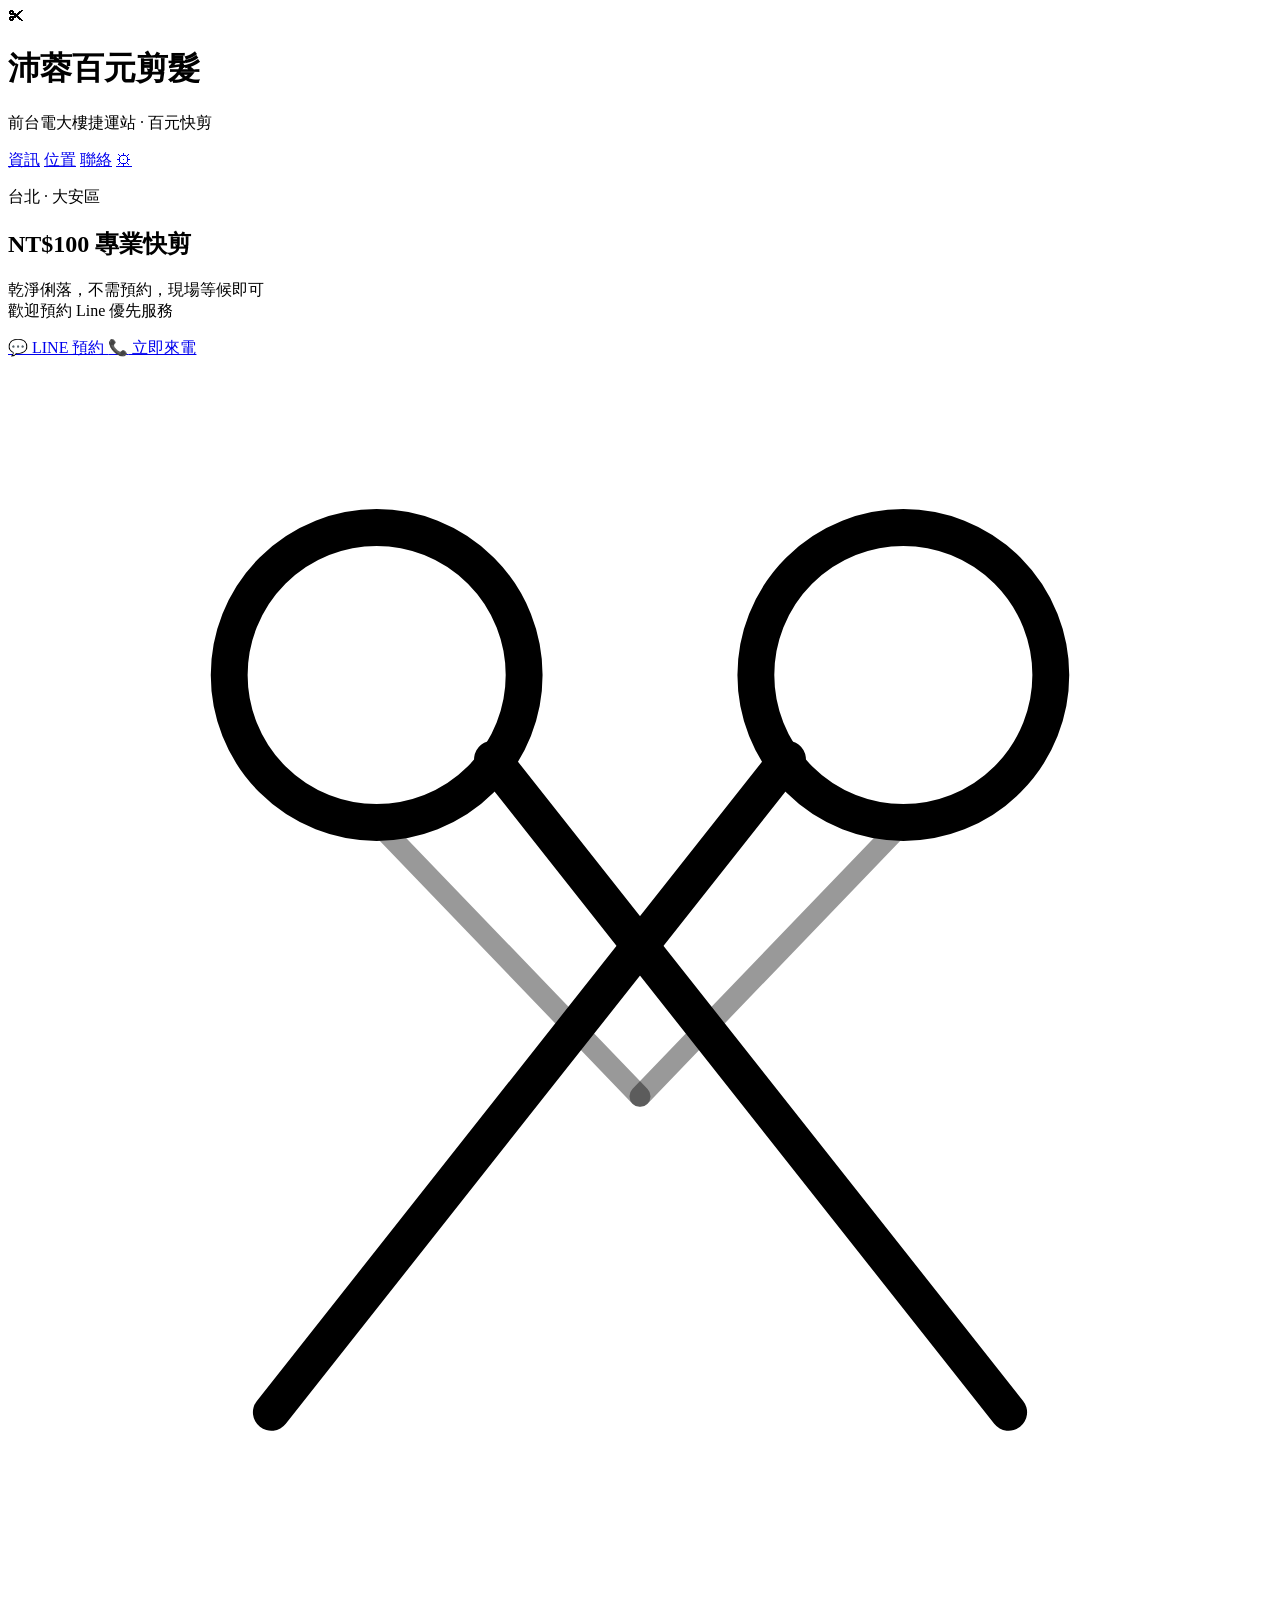
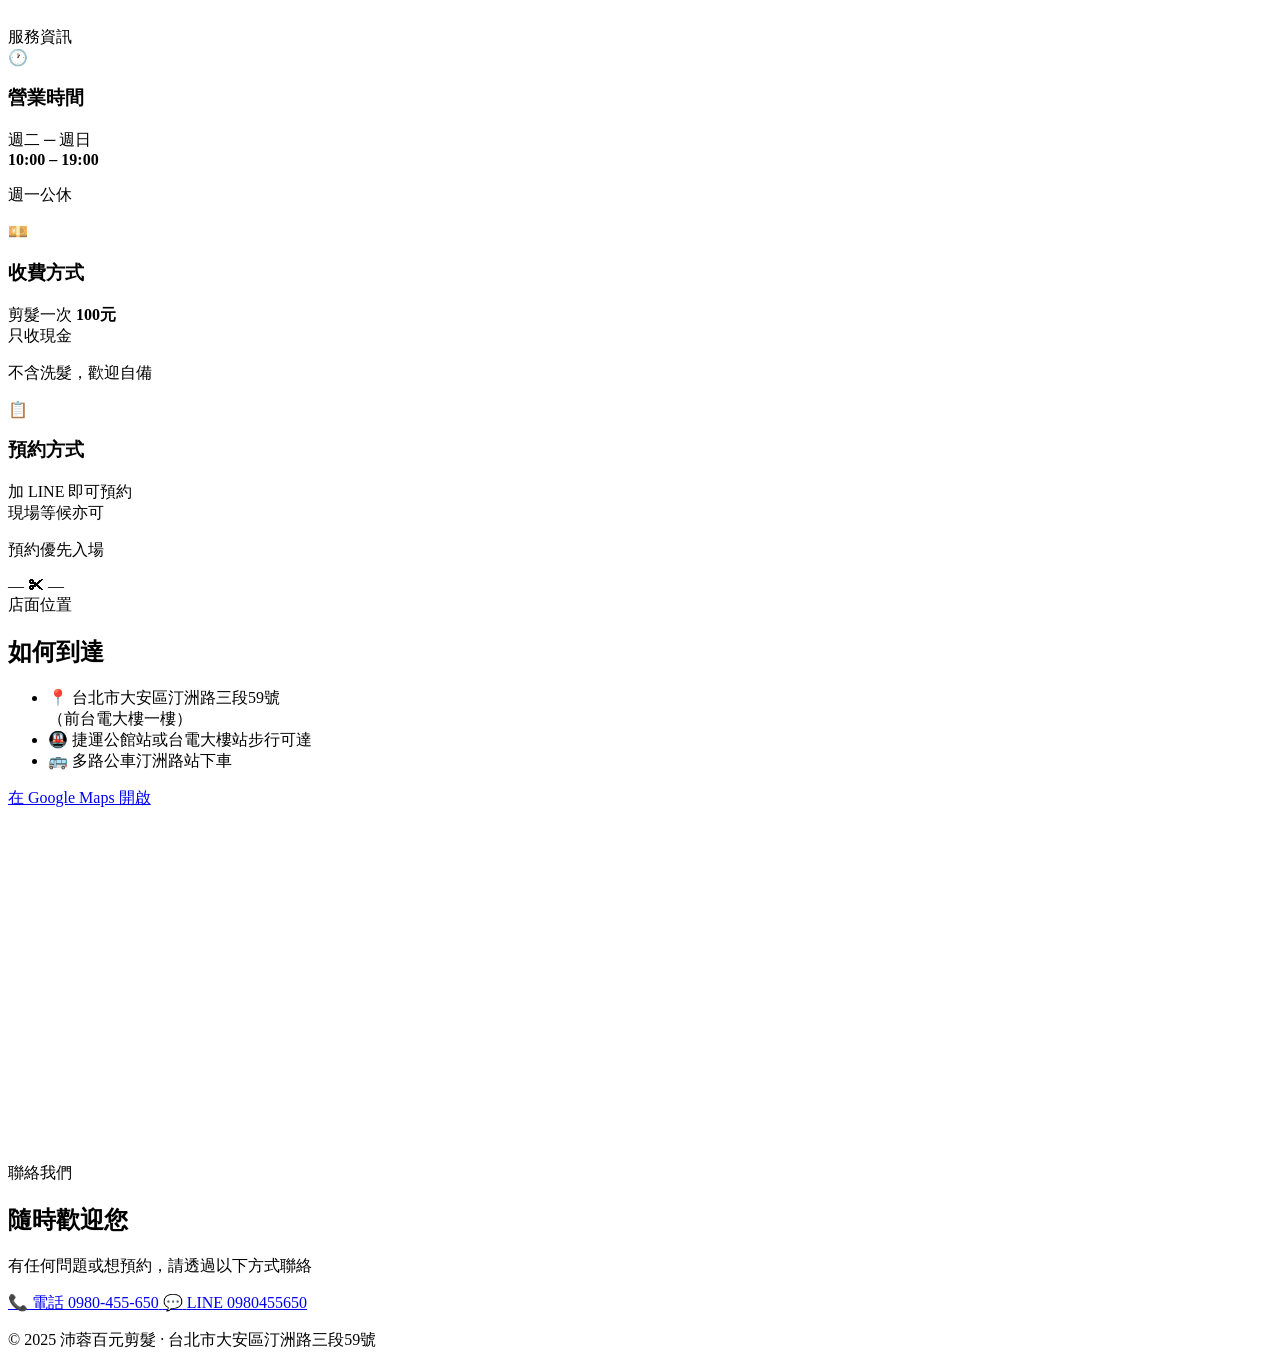
==== index.html @ bfc636f8 "add index.html" ====
<!DOCTYPE html>
<html lang="zh-TW">
<head>
  <meta charset="UTF-8" />
  <meta name="viewport" content="width=device-width, initial-scale=1.0" />
  <meta name="description" content="沛蓉百元剪髮｜台北汀洲路三段，前台電大樓捷運站，只要100元的專業快剪服務" />
  <meta property="og:title" content="沛蓉百元剪髮" />
  <meta property="og:description" content="前台電大樓捷運站百元快剪｜週二至週日 10:00–19:00" />
  <title>沛蓉百元剪髮</title>

  <!-- Google Fonts -->
  <link rel="preconnect" href="https://fonts.googleapis.com" />
  <link rel="preconnect" href="https://fonts.gstatic.com" crossorigin />
  <link href="https://fonts.googleapis.com/css2?family=Noto+Serif+TC:wght@400;600;700;900&family=Shippori+Mincho+B1:wght@400;600;800&family=Noto+Sans+TC:wght@300;400;500&display=swap" rel="stylesheet" />

  <link rel="stylesheet" href="css/style.css" />
</head>
<body>

  <!-- ░░ NOISE OVERLAY ░░ -->
  <div class="noise"></div>

  <!-- ░░ HEADER ░░ -->
  <header class="site-header">
    <div class="header-inner">
      <div class="logo-block">
        <span class="logo-icon">✂</span>
        <div class="logo-text">
          <h1 class="logo-title" id="site-name">沛蓉百元剪髮</h1>
          <p class="logo-sub" id="site-tagline">前台電大樓捷運站 · 百元快剪</p>
        </div>
      </div>
      <nav class="main-nav">
        <a href="#info">資訊</a>
        <a href="#location">位置</a>
        <a href="#contact">聯絡</a>
        <a href="admin.html" class="nav-admin-link" title="管理員登入">⚙</a>
      </nav>
    </div>
  </header>

  <!-- ░░ HERO ░░ -->
  <section class="hero">
    <div class="hero-bg-lines"></div>
    <div class="hero-content">
      <p class="hero-eyebrow">台北 · 大安區</p>
      <h2 class="hero-headline">
        <span class="hero-price" id="hero-price">NT$100</span>
        <span class="hero-cut">專業快剪</span>
      </h2>
      <p class="hero-desc" id="hero-desc">乾淨俐落，不需預約，現場等候即可<br/>歡迎預約 Line 優先服務</p>
      <div class="hero-ctas">
        <a class="btn btn-primary" href="https://line.me/ti/p/0980455650" target="_blank" rel="noopener">
          <span class="btn-icon">💬</span> LINE 預約
        </a>
        <a class="btn btn-ghost" href="tel:0980455650">
          <span class="btn-icon">📞</span> 立即來電
        </a>
      </div>
    </div>
    <div class="hero-deco">
      <svg class="scissors-svg" viewBox="0 0 120 120" fill="none" xmlns="http://www.w3.org/2000/svg">
        <circle cx="35" cy="30" r="14" stroke="currentColor" stroke-width="3.5"/>
        <circle cx="85" cy="30" r="14" stroke="currentColor" stroke-width="3.5"/>
        <line x1="46" y1="38" x2="95" y2="100" stroke="currentColor" stroke-width="3.5" stroke-linecap="round"/>
        <line x1="74" y1="38" x2="25" y2="100" stroke="currentColor" stroke-width="3.5" stroke-linecap="round"/>
        <line x1="35" y1="44" x2="60" y2="70" stroke="currentColor" stroke-width="2" stroke-linecap="round" opacity="0.4"/>
        <line x1="85" y1="44" x2="60" y2="70" stroke="currentColor" stroke-width="2" stroke-linecap="round" opacity="0.4"/>
      </svg>
    </div>
  </section>

  <!-- ░░ INFO CARDS ░░ -->
  <section class="info-section" id="info">
    <div class="section-label">服務資訊</div>
    <div class="cards-grid">

      <div class="info-card">
        <div class="card-icon">🕐</div>
        <h3 class="card-title">營業時間</h3>
        <p class="card-body" id="hours">週二 ─ 週日<br/><strong>10:00 – 19:00</strong></p>
        <p class="card-note" id="hours-note">週一公休</p>
      </div>

      <div class="info-card info-card--featured">
        <div class="card-icon">💴</div>
        <h3 class="card-title">收費方式</h3>
        <p class="card-body" id="pricing">剪髮一次 <strong>100元</strong><br/>只收現金</p>
        <p class="card-note" id="pricing-note">不含洗髮，歡迎自備</p>
      </div>

      <div class="info-card">
        <div class="card-icon">📋</div>
        <h3 class="card-title">預約方式</h3>
        <p class="card-body" id="booking">加 LINE 即可預約<br/>現場等候亦可</p>
        <p class="card-note" id="booking-note">預約優先入場</p>
      </div>

    </div>
  </section>

  <!-- ░░ DIVIDER ░░ -->
  <div class="ornament-divider">
    <span>— ✂ —</span>
  </div>

  <!-- ░░ LOCATION ░░ -->
  <section class="location-section" id="location">
    <div class="section-label">店面位置</div>
    <div class="location-inner">
      <div class="location-info">
        <h2 class="location-title">如何到達</h2>
        <ul class="location-list">
          <li>
            <span class="loc-icon">📍</span>
            <span id="address">台北市大安區汀洲路三段59號<br/>（前台電大樓一樓）</span>
          </li>
          <li>
            <span class="loc-icon">🚇</span>
            <span id="mrt">捷運公館站或台電大樓站步行可達</span>
          </li>
          <li>
            <span class="loc-icon">🚌</span>
            <span id="bus">多路公車汀洲路站下車</span>
          </li>
        </ul>
        <a class="btn btn-outline" id="map-link"
           href="https://maps.google.com/?q=台北市大安區汀洲路三段59號"
           target="_blank" rel="noopener">
          在 Google Maps 開啟
        </a>
      </div>
      <div class="map-embed">
        <iframe
          src="https://maps.google.com/maps?q=25.018054,121.528086&z=17&output=embed"
          width="100%" height="350" style="border:0;" allowfullscreen="" loading="lazy"
          referrerpolicy="no-referrer-when-downgrade" title="沛蓉百元剪髮位置"></iframe>
      </div>
    </div>
  </section>

  <!-- ░░ CONTACT ░░ -->
  <section class="contact-section" id="contact">
    <div class="section-label">聯絡我們</div>
    <div class="contact-inner">
      <h2 class="contact-title" id="contact-title">隨時歡迎您</h2>
      <p class="contact-sub" id="contact-sub">有任何問題或想預約，請透過以下方式聯絡</p>
      <div class="contact-methods">
        <a class="contact-card" href="tel:0980455650">
          <span class="contact-icon">📞</span>
          <span class="contact-label">電話</span>
          <span class="contact-value" id="phone">0980-455-650</span>
        </a>
        <a class="contact-card" href="https://line.me/ti/p/0980455650" target="_blank" rel="noopener">
          <span class="contact-icon">💬</span>
          <span class="contact-label">LINE</span>
          <span class="contact-value" id="line-id">0980455650</span>
        </a>
      </div>
    </div>
  </section>

  <!-- ░░ FOOTER ░░ -->
  <footer class="site-footer">
    <p class="footer-copy" id="footer-copy">© 2025 沛蓉百元剪髮 · 台北市大安區汀洲路三段59號</p>
  </footer>

  <script src="js/content.js"></script>
  <script src="js/main.js"></script>
</body>
</html>
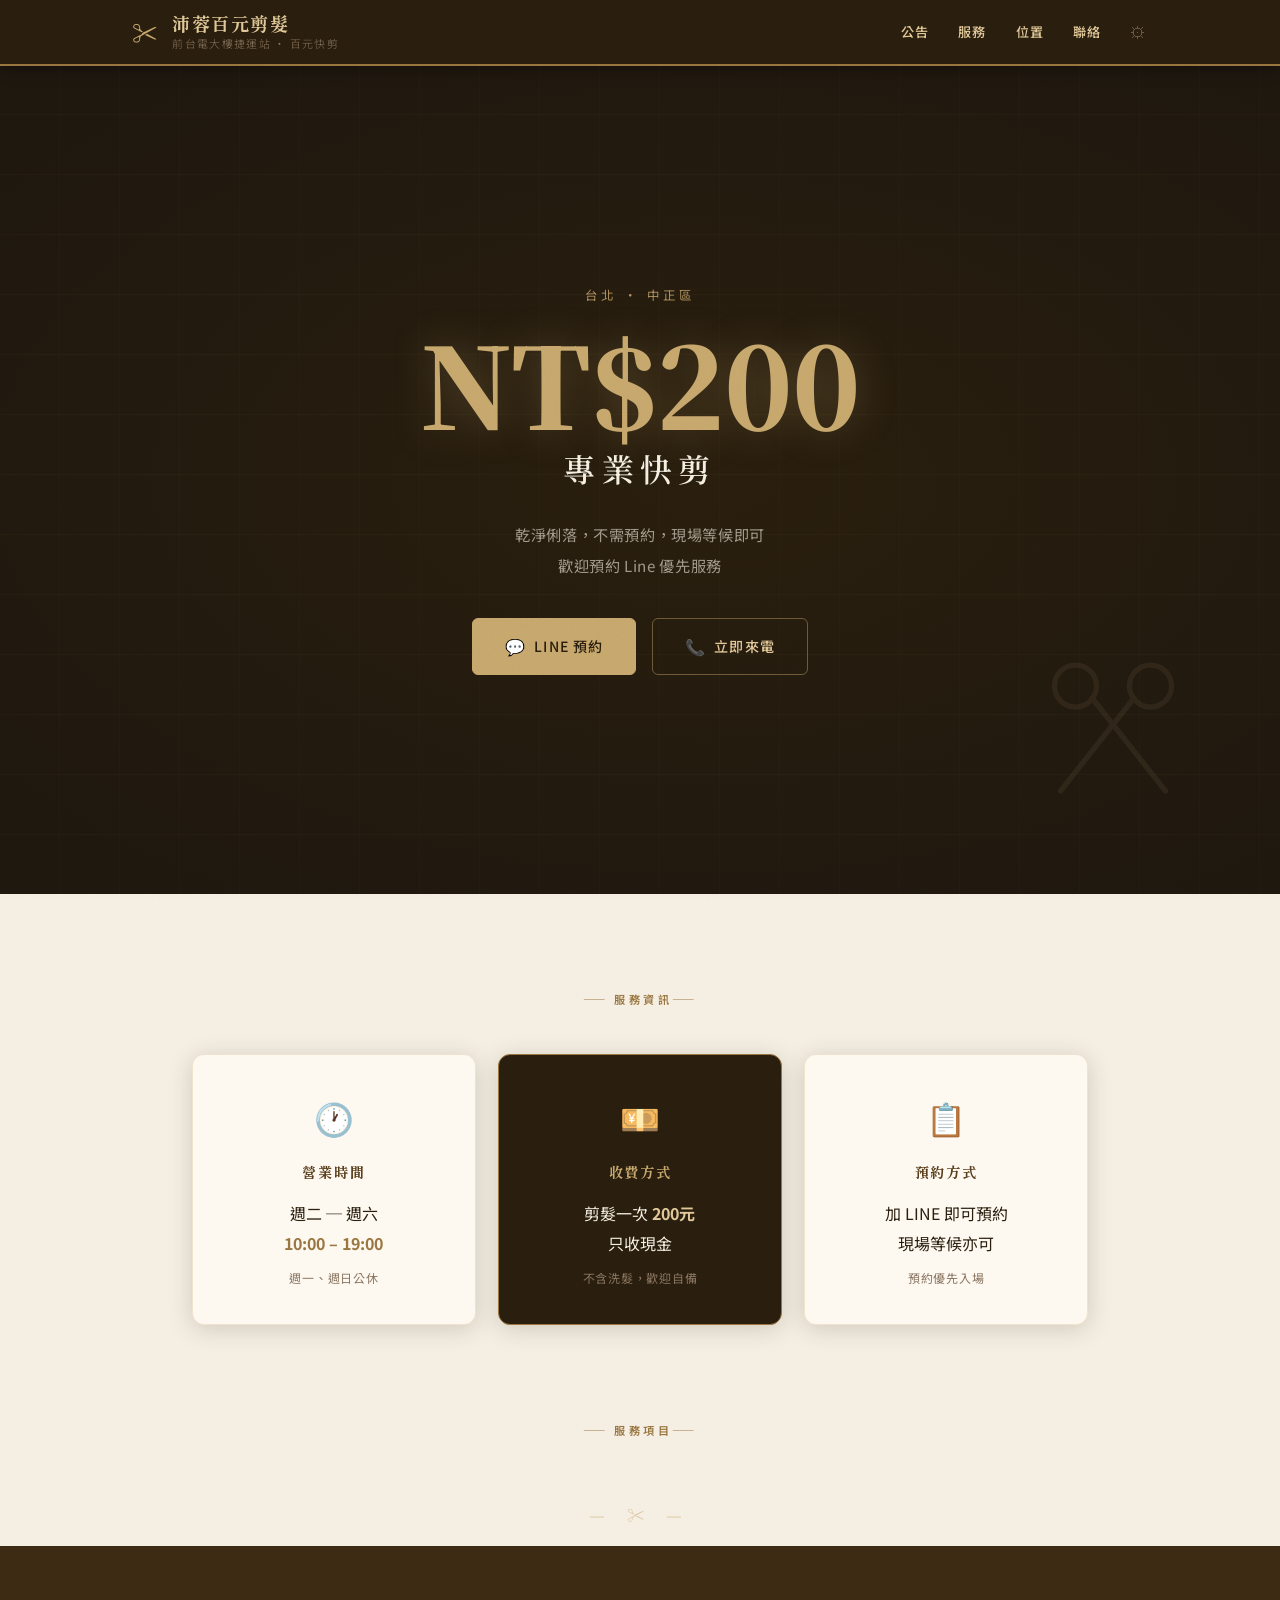
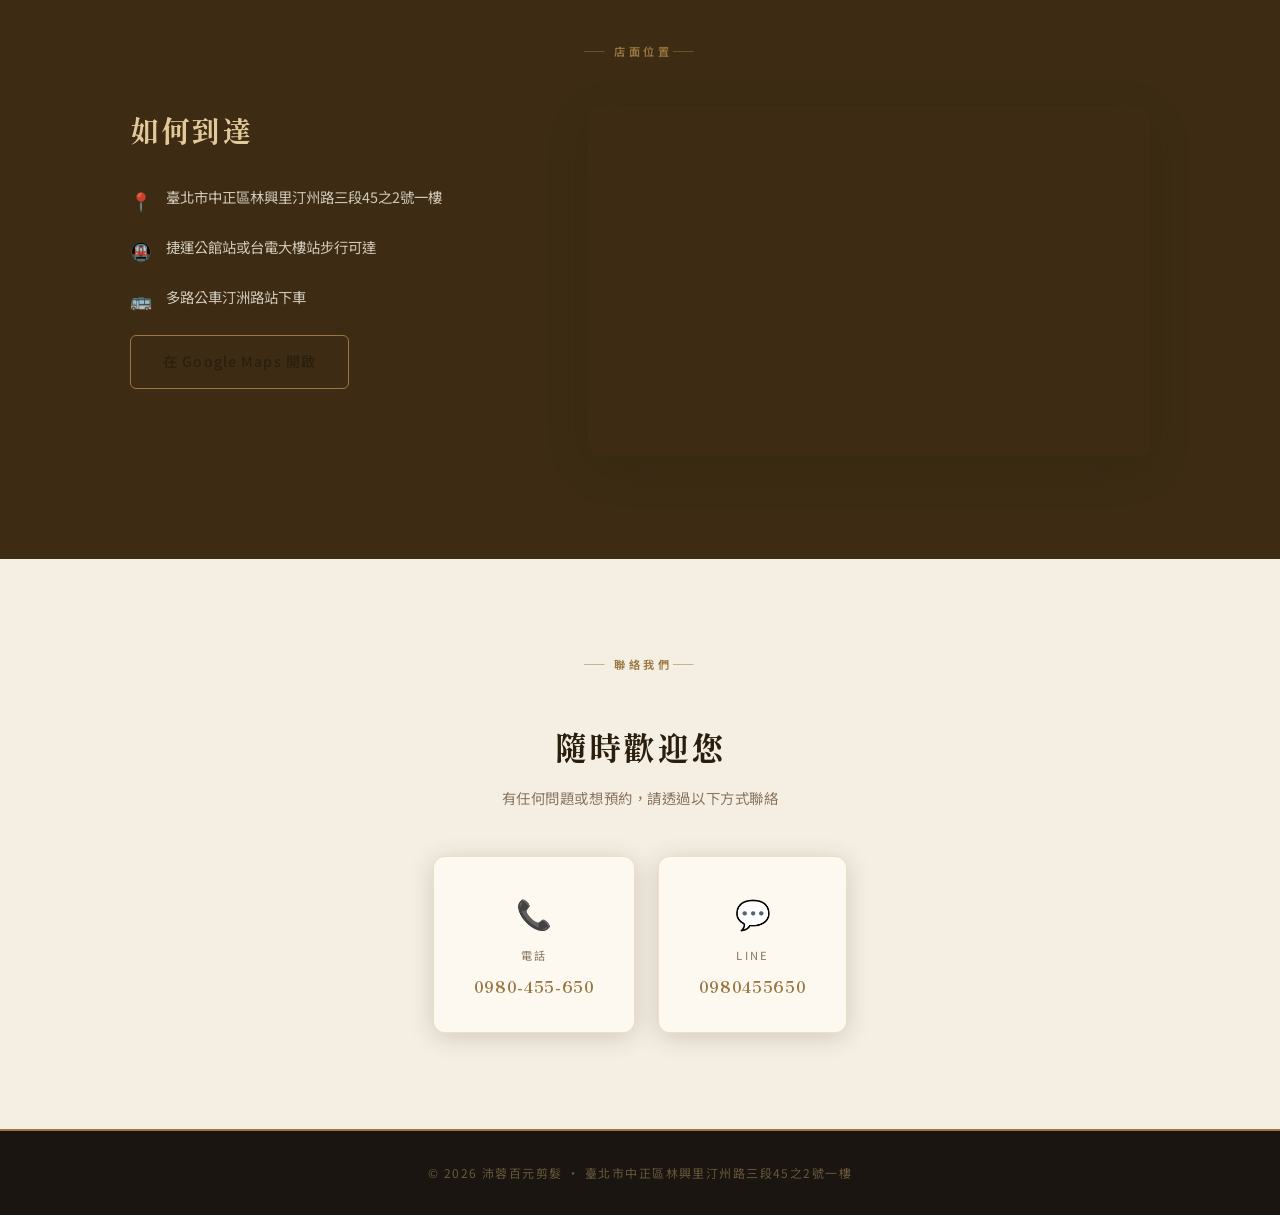
==== commit 1d838b3f: "update index.html" ====
--- a/index.html
+++ b/index.html
@@ -1,26 +1,20 @@
 <!DOCTYPE html>
 <html lang="zh-TW">
 <head>
-  <meta charset="UTF-8" />
-  <meta name="viewport" content="width=device-width, initial-scale=1.0" />
-  <meta name="description" content="沛蓉百元剪髮｜台北汀洲路三段，前台電大樓捷運站，只要100元的專業快剪服務" />
-  <meta property="og:title" content="沛蓉百元剪髮" />
-  <meta property="og:description" content="前台電大樓捷運站百元快剪｜週二至週日 10:00–19:00" />
+  <meta charset="UTF-8"/>
+  <meta name="viewport" content="width=device-width, initial-scale=1.0"/>
+  <meta name="description" content="沛蓉百元剪髮｜台北汀洲路三段，前台電大樓捷運站，專業快剪服務"/>
+  <meta property="og:title" content="沛蓉百元剪髮"/>
+  <meta property="og:description" content="前台電大樓捷運站百元快剪｜週二至週六 10:00–19:00"/>
   <title>沛蓉百元剪髮</title>
-
-  <!-- Google Fonts -->
-  <link rel="preconnect" href="https://fonts.googleapis.com" />
-  <link rel="preconnect" href="https://fonts.gstatic.com" crossorigin />
-  <link href="https://fonts.googleapis.com/css2?family=Noto+Serif+TC:wght@400;600;700;900&family=Shippori+Mincho+B1:wght@400;600;800&family=Noto+Sans+TC:wght@300;400;500&display=swap" rel="stylesheet" />
-
-  <link rel="stylesheet" href="css/style.css" />
+  <link rel="preconnect" href="https://fonts.googleapis.com"/>
+  <link rel="preconnect" href="https://fonts.gstatic.com" crossorigin/>
+  <link href="https://fonts.googleapis.com/css2?family=Noto+Serif+TC:wght@400;600;700;900&family=Shippori+Mincho+B1:wght@400;600;800&family=Noto+Sans+TC:wght@300;400;500&display=swap" rel="stylesheet"/>
+  <link rel="stylesheet" href="css/style.css"/>
 </head>
 <body>
-
-  <!-- ░░ NOISE OVERLAY ░░ -->
   <div class="noise"></div>
 
-  <!-- ░░ HEADER ░░ -->
   <header class="site-header">
     <div class="header-inner">
       <div class="logo-block">
@@ -31,7 +25,8 @@
         </div>
       </div>
       <nav class="main-nav">
-        <a href="#info">資訊</a>
+        <a href="#announcements">公告</a>
+        <a href="#info">服務</a>
         <a href="#location">位置</a>
         <a href="#contact">聯絡</a>
         <a href="admin.html" class="nav-admin-link" title="管理員登入">⚙</a>
@@ -39,21 +34,21 @@
     </div>
   </header>
 
-  <!-- ░░ HERO ░░ -->
+  <!-- HERO -->
   <section class="hero">
     <div class="hero-bg-lines"></div>
     <div class="hero-content">
-      <p class="hero-eyebrow">台北 · 大安區</p>
+      <p class="hero-eyebrow">台北 · 中正區</p>
       <h2 class="hero-headline">
-        <span class="hero-price" id="hero-price">NT$100</span>
+        <span class="hero-price" id="hero-price">NT$200</span>
         <span class="hero-cut">專業快剪</span>
       </h2>
       <p class="hero-desc" id="hero-desc">乾淨俐落，不需預約，現場等候即可<br/>歡迎預約 Line 優先服務</p>
       <div class="hero-ctas">
-        <a class="btn btn-primary" href="https://line.me/ti/p/0980455650" target="_blank" rel="noopener">
+        <a class="btn btn-primary" id="line-btn" href="https://line.me/ti/p/0980455650" target="_blank" rel="noopener">
           <span class="btn-icon">💬</span> LINE 預約
         </a>
-        <a class="btn btn-ghost" href="tel:0980455650">
+        <a class="btn btn-ghost" id="tel-btn" href="tel:0980455650">
           <span class="btn-icon">📞</span> 立即來電
         </a>
       </div>
@@ -64,105 +59,92 @@
         <circle cx="85" cy="30" r="14" stroke="currentColor" stroke-width="3.5"/>
         <line x1="46" y1="38" x2="95" y2="100" stroke="currentColor" stroke-width="3.5" stroke-linecap="round"/>
         <line x1="74" y1="38" x2="25" y2="100" stroke="currentColor" stroke-width="3.5" stroke-linecap="round"/>
-        <line x1="35" y1="44" x2="60" y2="70" stroke="currentColor" stroke-width="2" stroke-linecap="round" opacity="0.4"/>
-        <line x1="85" y1="44" x2="60" y2="70" stroke="currentColor" stroke-width="2" stroke-linecap="round" opacity="0.4"/>
       </svg>
     </div>
   </section>
 
-  <!-- ░░ INFO CARDS ░░ -->
+  <!-- ANNOUNCEMENTS -->
+  <section class="announce-section" id="announcements">
+    <div id="announce-list"></div>
+  </section>
+
+  <!-- INFO CARDS -->
   <section class="info-section" id="info">
     <div class="section-label">服務資訊</div>
     <div class="cards-grid">
-
       <div class="info-card">
         <div class="card-icon">🕐</div>
         <h3 class="card-title">營業時間</h3>
-        <p class="card-body" id="hours">週二 ─ 週日<br/><strong>10:00 – 19:00</strong></p>
-        <p class="card-note" id="hours-note">週一公休</p>
+        <p class="card-body" id="hours"></p>
+        <p class="card-note" id="hours-note"></p>
       </div>
-
       <div class="info-card info-card--featured">
         <div class="card-icon">💴</div>
         <h3 class="card-title">收費方式</h3>
-        <p class="card-body" id="pricing">剪髮一次 <strong>100元</strong><br/>只收現金</p>
-        <p class="card-note" id="pricing-note">不含洗髮，歡迎自備</p>
+        <p class="card-body" id="pricing"></p>
+        <p class="card-note" id="pricing-note"></p>
       </div>
-
       <div class="info-card">
         <div class="card-icon">📋</div>
         <h3 class="card-title">預約方式</h3>
-        <p class="card-body" id="booking">加 LINE 即可預約<br/>現場等候亦可</p>
-        <p class="card-note" id="booking-note">預約優先入場</p>
+        <p class="card-body" id="booking"></p>
+        <p class="card-note" id="booking-note"></p>
       </div>
-
     </div>
   </section>
 
-  <!-- ░░ DIVIDER ░░ -->
-  <div class="ornament-divider">
-    <span>— ✂ —</span>
-  </div>
+  <!-- SERVICES -->
+  <section class="services-section" id="services">
+    <div class="section-label">服務項目</div>
+    <div class="services-grid" id="services-grid"></div>
+  </section>
 
-  <!-- ░░ LOCATION ░░ -->
+  <div class="ornament-divider"><span>— ✂ —</span></div>
+
+  <!-- LOCATION -->
   <section class="location-section" id="location">
     <div class="section-label">店面位置</div>
     <div class="location-inner">
       <div class="location-info">
         <h2 class="location-title">如何到達</h2>
         <ul class="location-list">
-          <li>
-            <span class="loc-icon">📍</span>
-            <span id="address">台北市大安區汀洲路三段59號<br/>（前台電大樓一樓）</span>
-          </li>
-          <li>
-            <span class="loc-icon">🚇</span>
-            <span id="mrt">捷運公館站或台電大樓站步行可達</span>
-          </li>
-          <li>
-            <span class="loc-icon">🚌</span>
-            <span id="bus">多路公車汀洲路站下車</span>
-          </li>
+          <li><span class="loc-icon">📍</span><span id="address"></span></li>
+          <li><span class="loc-icon">🚇</span><span id="mrt"></span></li>
+          <li><span class="loc-icon">🚌</span><span id="bus"></span></li>
         </ul>
-        <a class="btn btn-outline" id="map-link"
-           href="https://maps.google.com/?q=台北市大安區汀洲路三段59號"
-           target="_blank" rel="noopener">
-          在 Google Maps 開啟
-        </a>
+        <a class="btn btn-outline" id="map-link" href="https://maps.google.com/?q=臺北市中正區汀州路三段45之2號" target="_blank" rel="noopener">在 Google Maps 開啟</a>
       </div>
       <div class="map-embed">
-        <iframe
-          src="https://maps.google.com/maps?q=25.018054,121.528086&z=17&output=embed"
+        <iframe src="https://maps.google.com/maps?q=25.018054,121.528086&z=17&output=embed"
           width="100%" height="350" style="border:0;" allowfullscreen="" loading="lazy"
           referrerpolicy="no-referrer-when-downgrade" title="沛蓉百元剪髮位置"></iframe>
       </div>
     </div>
   </section>
 
-  <!-- ░░ CONTACT ░░ -->
+  <!-- CONTACT -->
   <section class="contact-section" id="contact">
     <div class="section-label">聯絡我們</div>
     <div class="contact-inner">
-      <h2 class="contact-title" id="contact-title">隨時歡迎您</h2>
-      <p class="contact-sub" id="contact-sub">有任何問題或想預約，請透過以下方式聯絡</p>
+      <h2 class="contact-title" id="contact-title"></h2>
+      <p class="contact-sub" id="contact-sub"></p>
       <div class="contact-methods">
-        <a class="contact-card" href="tel:0980455650">
+        <a class="contact-card" id="phone-link" href="tel:0980455650">
           <span class="contact-icon">📞</span>
           <span class="contact-label">電話</span>
-          <span class="contact-value" id="phone">0980-455-650</span>
+          <span class="contact-value" id="phone"></span>
         </a>
-        <a class="contact-card" href="https://line.me/ti/p/0980455650" target="_blank" rel="noopener">
+        <a class="contact-card" id="line-link" href="https://line.me/ti/p/0980455650" target="_blank" rel="noopener">
           <span class="contact-icon">💬</span>
           <span class="contact-label">LINE</span>
-          <span class="contact-value" id="line-id">0980455650</span>
+          <span class="contact-value" id="line-id"></span>
         </a>
       </div>
     </div>
   </section>
 
-  <!-- ░░ FOOTER ░░ -->
   <footer class="site-footer">
-    <p class="footer-copy" id="footer-copy">© 2025 沛蓉百元剪髮 · 台北市大安區汀洲路三段59號</p>
+    <p class="footer-copy" id="footer-copy"></p>
   </footer>
 
   <script src="js/content.js"></script>
--- a/css/style.css
+++ b/css/style.css
@@ -0,0 +1,484 @@
+/* ================================================================
+   沛蓉百元剪髮 — Main Stylesheet
+   Aesthetic: Warm Japanese Barbershop · Aged Gold · Dark Wood
+================================================================ */
+
+/* ── TOKENS ─────────────────────────────────────────────────── */
+:root {
+  --gold:       #c8a96e;
+  --gold-light: #e2c99a;
+  --gold-dark:  #9a7640;
+  --cream:      #f5efe3;
+  --warm-white: #fdf8f0;
+  --wood:       #2a1f0e;
+  --wood-mid:   #3d2c13;
+  --wood-light: #5a3e1b;
+  --charcoal:   #1a1510;
+  --muted:      #8a7560;
+  --red-accent: #c0392b;
+
+  --font-serif:   'Shippori Mincho B1', 'Noto Serif TC', serif;
+  --font-display: 'Noto Serif TC', serif;
+  --font-body:    'Noto Sans TC', sans-serif;
+
+  --radius:   6px;
+  --radius-lg: 12px;
+  --shadow:   0 4px 24px rgba(42,31,14,.18);
+  --shadow-lg: 0 12px 48px rgba(42,31,14,.28);
+  --transition: .3s cubic-bezier(.25,.46,.45,.94);
+}
+
+/* ── RESET ───────────────────────────────────────────────────── */
+*, *::before, *::after { box-sizing: border-box; margin: 0; padding: 0; }
+html { scroll-behavior: smooth; font-size: 16px; }
+body {
+  background: var(--cream);
+  color: var(--wood);
+  font-family: var(--font-body);
+  line-height: 1.7;
+  overflow-x: hidden;
+  min-height: 100vh;
+}
+a { color: inherit; text-decoration: none; }
+img { display: block; max-width: 100%; }
+
+/* ── NOISE OVERLAY ───────────────────────────────────────────── */
+.noise {
+  position: fixed; inset: 0; z-index: 9999;
+  pointer-events: none;
+  background-image: url("data:image/svg+xml,%3Csvg viewBox='0 0 256 256' xmlns='http://www.w3.org/2000/svg'%3E%3Cfilter id='noise'%3E%3CfeTurbulence type='fractalNoise' baseFrequency='0.9' numOctaves='4' stitchTiles='stitch'/%3E%3C/filter%3E%3Crect width='100%25' height='100%25' filter='url(%23noise)' opacity='1'/%3E%3C/svg%3E");
+  opacity: .035;
+  mix-blend-mode: multiply;
+}
+
+/* ── SITE HEADER ─────────────────────────────────────────────── */
+.site-header {
+  position: sticky; top: 0; z-index: 100;
+  background: var(--wood);
+  border-bottom: 2px solid var(--gold-dark);
+  box-shadow: 0 2px 16px rgba(0,0,0,.4);
+}
+.header-inner {
+  max-width: 1080px; margin: 0 auto;
+  padding: 0 2rem;
+  display: flex; align-items: center; justify-content: space-between;
+  height: 64px;
+}
+.logo-block {
+  display: flex; align-items: center; gap: .9rem;
+}
+.logo-icon {
+  font-size: 1.6rem; color: var(--gold);
+  display: flex; align-items: center;
+  animation: snip 6s ease-in-out infinite;
+}
+@keyframes snip {
+  0%,90%,100% { transform: rotate(0deg); }
+  95% { transform: rotate(-20deg); }
+}
+.logo-title {
+  font-family: var(--font-serif);
+  font-size: 1.15rem; font-weight: 800;
+  color: var(--gold-light);
+  letter-spacing: .08em;
+  line-height: 1.2;
+}
+.logo-sub {
+  font-size: .68rem; color: var(--muted);
+  letter-spacing: .12em;
+  font-weight: 300;
+}
+.main-nav {
+  display: flex; align-items: center; gap: 1.8rem;
+}
+.main-nav a {
+  color: var(--gold-light);
+  font-size: .82rem; font-weight: 500;
+  letter-spacing: .1em;
+  position: relative;
+  transition: color var(--transition);
+}
+.main-nav a::after {
+  content: '';
+  position: absolute; bottom: -3px; left: 0; right: 0;
+  height: 1px; background: var(--gold);
+  transform: scaleX(0); transform-origin: center;
+  transition: transform var(--transition);
+}
+.main-nav a:hover { color: var(--gold); }
+.main-nav a:hover::after { transform: scaleX(1); }
+.nav-admin-link {
+  opacity: .35;
+  transition: opacity var(--transition) !important;
+  font-size: 1rem !important;
+}
+.nav-admin-link:hover { opacity: .9 !important; }
+
+/* ── HERO ────────────────────────────────────────────────────── */
+.hero {
+  background: var(--wood);
+  min-height: 92vh;
+  display: flex; align-items: center; justify-content: center;
+  position: relative;
+  overflow: hidden;
+}
+.hero-bg-lines {
+  position: absolute; inset: 0;
+  background-image:
+    repeating-linear-gradient(
+      0deg,
+      transparent, transparent 59px,
+      rgba(200,169,110,.07) 60px
+    ),
+    repeating-linear-gradient(
+      90deg,
+      transparent, transparent 59px,
+      rgba(200,169,110,.04) 60px
+    );
+}
+.hero::before {
+  content: '';
+  position: absolute; inset: 0;
+  background: radial-gradient(ellipse 70% 60% at 55% 50%, rgba(61,44,19,.0) 0%, rgba(26,21,16,.7) 100%);
+}
+.hero-content {
+  position: relative; z-index: 2;
+  text-align: center;
+  padding: 4rem 2rem;
+  max-width: 680px;
+  animation: heroIn 1s ease both;
+}
+@keyframes heroIn {
+  from { opacity: 0; transform: translateY(24px); }
+  to   { opacity: 1; transform: translateY(0); }
+}
+.hero-eyebrow {
+  font-size: .78rem; letter-spacing: .32em;
+  color: var(--gold);
+  font-weight: 400;
+  margin-bottom: 1.2rem;
+  text-transform: uppercase;
+  opacity: .85;
+}
+.hero-headline {
+  display: flex; flex-direction: column;
+  align-items: center; gap: .2rem;
+  margin-bottom: 1.5rem;
+}
+.hero-price {
+  font-family: var(--font-display);
+  font-size: clamp(4rem, 14vw, 7rem);
+  font-weight: 900;
+  color: var(--gold);
+  line-height: 1;
+  letter-spacing: -.01em;
+  text-shadow: 0 0 40px rgba(200,169,110,.3);
+}
+.hero-cut {
+  font-family: var(--font-serif);
+  font-size: clamp(1.4rem, 4vw, 2rem);
+  font-weight: 600;
+  color: var(--cream);
+  letter-spacing: .2em;
+}
+.hero-desc {
+  font-size: .95rem;
+  color: rgba(245,239,227,.6);
+  margin-bottom: 2.4rem;
+  line-height: 2;
+  letter-spacing: .04em;
+}
+.hero-ctas {
+  display: flex; gap: 1rem; justify-content: center;
+  flex-wrap: wrap;
+}
+
+/* ── BUTTONS ─────────────────────────────────────────────────── */
+.btn {
+  display: inline-flex; align-items: center; gap: .5rem;
+  padding: .85rem 2rem;
+  border-radius: var(--radius);
+  font-size: .88rem; font-weight: 500;
+  letter-spacing: .08em;
+  border: 1.5px solid transparent;
+  transition: all var(--transition);
+  cursor: pointer;
+}
+.btn-icon { font-size: 1rem; }
+.btn-primary {
+  background: var(--gold);
+  color: var(--wood);
+  border-color: var(--gold);
+}
+.btn-primary:hover {
+  background: var(--gold-light);
+  border-color: var(--gold-light);
+  transform: translateY(-2px);
+  box-shadow: 0 8px 24px rgba(200,169,110,.35);
+}
+.btn-ghost {
+  background: transparent;
+  color: var(--gold-light);
+  border-color: rgba(200,169,110,.45);
+}
+.btn-ghost:hover {
+  background: rgba(200,169,110,.12);
+  border-color: var(--gold);
+  color: var(--gold);
+  transform: translateY(-2px);
+}
+.btn-outline {
+  background: transparent;
+  color: var(--wood);
+  border: 1.5px solid var(--gold-dark);
+  margin-top: 1.2rem;
+}
+.btn-outline:hover {
+  background: var(--gold-dark);
+  color: var(--cream);
+  transform: translateY(-2px);
+  box-shadow: var(--shadow);
+}
+
+/* ── SCISSORS DECO ───────────────────────────────────────────── */
+.hero-deco {
+  position: absolute; right: 6%; bottom: 8%;
+  opacity: .07;
+  animation: floatScissors 8s ease-in-out infinite;
+}
+.scissors-svg {
+  width: 180px; height: 180px;
+  color: var(--gold-light);
+}
+@keyframes floatScissors {
+  0%,100% { transform: translateY(0) rotate(-5deg); }
+  50%      { transform: translateY(-12px) rotate(5deg); }
+}
+
+/* ── SECTION COMMONS ─────────────────────────────────────────── */
+.section-label {
+  text-align: center;
+  font-size: .7rem; letter-spacing: .3em;
+  color: var(--gold-dark);
+  text-transform: uppercase;
+  margin-bottom: 2.8rem;
+  font-weight: 600;
+}
+.section-label::before,
+.section-label::after {
+  content: '—— ';
+}
+
+/* ── INFO CARDS ──────────────────────────────────────────────── */
+.info-section {
+  max-width: 960px; margin: 0 auto;
+  padding: 6rem 2rem;
+}
+.cards-grid {
+  display: grid;
+  grid-template-columns: repeat(auto-fit, minmax(240px, 1fr));
+  gap: 1.4rem;
+}
+.info-card {
+  background: var(--warm-white);
+  border: 1px solid rgba(200,169,110,.25);
+  border-radius: var(--radius-lg);
+  padding: 2.2rem 1.8rem;
+  text-align: center;
+  box-shadow: var(--shadow);
+  transition: all var(--transition);
+  position: relative;
+  overflow: hidden;
+}
+.info-card::before {
+  content: '';
+  position: absolute; top: 0; left: 0; right: 0;
+  height: 3px;
+  background: linear-gradient(90deg, transparent, var(--gold), transparent);
+  opacity: 0;
+  transition: opacity var(--transition);
+}
+.info-card:hover {
+  transform: translateY(-6px);
+  box-shadow: var(--shadow-lg);
+  border-color: var(--gold);
+}
+.info-card:hover::before { opacity: 1; }
+.info-card--featured {
+  background: var(--wood);
+  color: var(--cream);
+  border-color: var(--gold-dark);
+}
+.info-card--featured .card-title { color: var(--gold-light); }
+.info-card--featured .card-note { color: var(--muted); }
+.card-icon {
+  font-size: 2rem; margin-bottom: 1rem;
+}
+.card-title {
+  font-family: var(--font-serif);
+  font-size: .9rem; font-weight: 700;
+  letter-spacing: .12em;
+  margin-bottom: .8rem;
+  color: var(--wood-light);
+}
+.info-card--featured .card-title { color: var(--gold); }
+.card-body {
+  font-size: 1rem; line-height: 1.9;
+  margin-bottom: .6rem;
+}
+.card-body strong {
+  color: var(--gold-dark);
+  font-weight: 700;
+}
+.info-card--featured .card-body strong { color: var(--gold-light); }
+.card-note {
+  font-size: .75rem; color: var(--muted);
+  letter-spacing: .06em;
+}
+
+/* ── DIVIDER ─────────────────────────────────────────────────── */
+.ornament-divider {
+  text-align: center;
+  font-size: 1.1rem;
+  color: var(--gold);
+  letter-spacing: .5em;
+  padding: 1rem 0;
+  opacity: .5;
+}
+
+/* ── LOCATION ────────────────────────────────────────────────── */
+.location-section {
+  background: var(--wood-mid);
+  padding: 6rem 2rem;
+}
+.location-inner {
+  max-width: 1020px; margin: 0 auto;
+  display: grid;
+  grid-template-columns: 1fr 1.4fr;
+  gap: 3.5rem;
+  align-items: start;
+}
+.location-title {
+  font-family: var(--font-serif);
+  font-size: 1.8rem; font-weight: 800;
+  color: var(--gold-light);
+  letter-spacing: .06em;
+  margin-bottom: 1.8rem;
+}
+.location-list {
+  list-style: none;
+  display: flex; flex-direction: column;
+  gap: 1.1rem;
+}
+.location-list li {
+  display: flex; align-items: flex-start; gap: .9rem;
+  color: rgba(245,239,227,.8);
+  font-size: .9rem; line-height: 1.75;
+}
+.loc-icon { font-size: 1.1rem; margin-top: .1rem; flex-shrink: 0; }
+.map-embed iframe {
+  border-radius: var(--radius-lg);
+  box-shadow: var(--shadow-lg);
+  border: 2px solid var(--gold-dark);
+  filter: saturate(.7) brightness(.85);
+}
+
+/* ── CONTACT ─────────────────────────────────────────────────── */
+.contact-section {
+  padding: 6rem 2rem;
+  max-width: 720px; margin: 0 auto;
+  text-align: center;
+}
+.contact-title {
+  font-family: var(--font-serif);
+  font-size: 2rem; font-weight: 800;
+  color: var(--wood);
+  letter-spacing: .06em;
+  margin-bottom: .8rem;
+}
+.contact-sub {
+  font-size: .9rem; color: var(--muted);
+  margin-bottom: 2.8rem;
+  letter-spacing: .04em;
+}
+.contact-methods {
+  display: flex; gap: 1.4rem;
+  justify-content: center; flex-wrap: wrap;
+}
+.contact-card {
+  display: flex; flex-direction: column; align-items: center;
+  gap: .5rem;
+  padding: 2rem 2.5rem;
+  background: var(--warm-white);
+  border: 1px solid rgba(200,169,110,.3);
+  border-radius: var(--radius-lg);
+  box-shadow: var(--shadow);
+  min-width: 180px;
+  transition: all var(--transition);
+}
+.contact-card:hover {
+  transform: translateY(-6px);
+  border-color: var(--gold);
+  box-shadow: var(--shadow-lg);
+  background: var(--wood);
+  color: var(--cream);
+}
+.contact-icon { font-size: 1.8rem; }
+.contact-label {
+  font-size: .7rem; letter-spacing: .18em;
+  color: var(--muted);
+  text-transform: uppercase;
+}
+.contact-card:hover .contact-label { color: rgba(245,239,227,.55); }
+.contact-value {
+  font-family: var(--font-serif);
+  font-size: 1rem; font-weight: 700;
+  color: var(--gold-dark);
+  letter-spacing: .04em;
+}
+.contact-card:hover .contact-value { color: var(--gold); }
+
+/* ── FOOTER ──────────────────────────────────────────────────── */
+.site-footer {
+  background: var(--charcoal);
+  border-top: 2px solid var(--gold-dark);
+  padding: 2rem;
+  text-align: center;
+}
+.footer-copy {
+  font-size: .75rem;
+  color: rgba(200,169,110,.45);
+  letter-spacing: .12em;
+}
+
+/* ── RESPONSIVE ──────────────────────────────────────────────── */
+@media (max-width: 768px) {
+  .location-inner {
+    grid-template-columns: 1fr;
+  }
+  .main-nav a:not(.nav-admin-link) {
+    display: none;
+  }
+  .hero-ctas {
+    flex-direction: column;
+    align-items: center;
+  }
+  .hero-deco { display: none; }
+  .hero { min-height: 85vh; }
+}
+@media (max-width: 480px) {
+  .header-inner { padding: 0 1rem; }
+  .info-section, .contact-section { padding: 4rem 1rem; }
+  .location-section { padding: 4rem 1rem; }
+}
+
+/* ── SCROLL ANIMATIONS ───────────────────────────────────────── */
+.reveal {
+  opacity: 0;
+  transform: translateY(30px);
+  transition: opacity .7s ease, transform .7s ease;
+}
+.reveal.visible {
+  opacity: 1;
+  transform: translateY(0);
+}
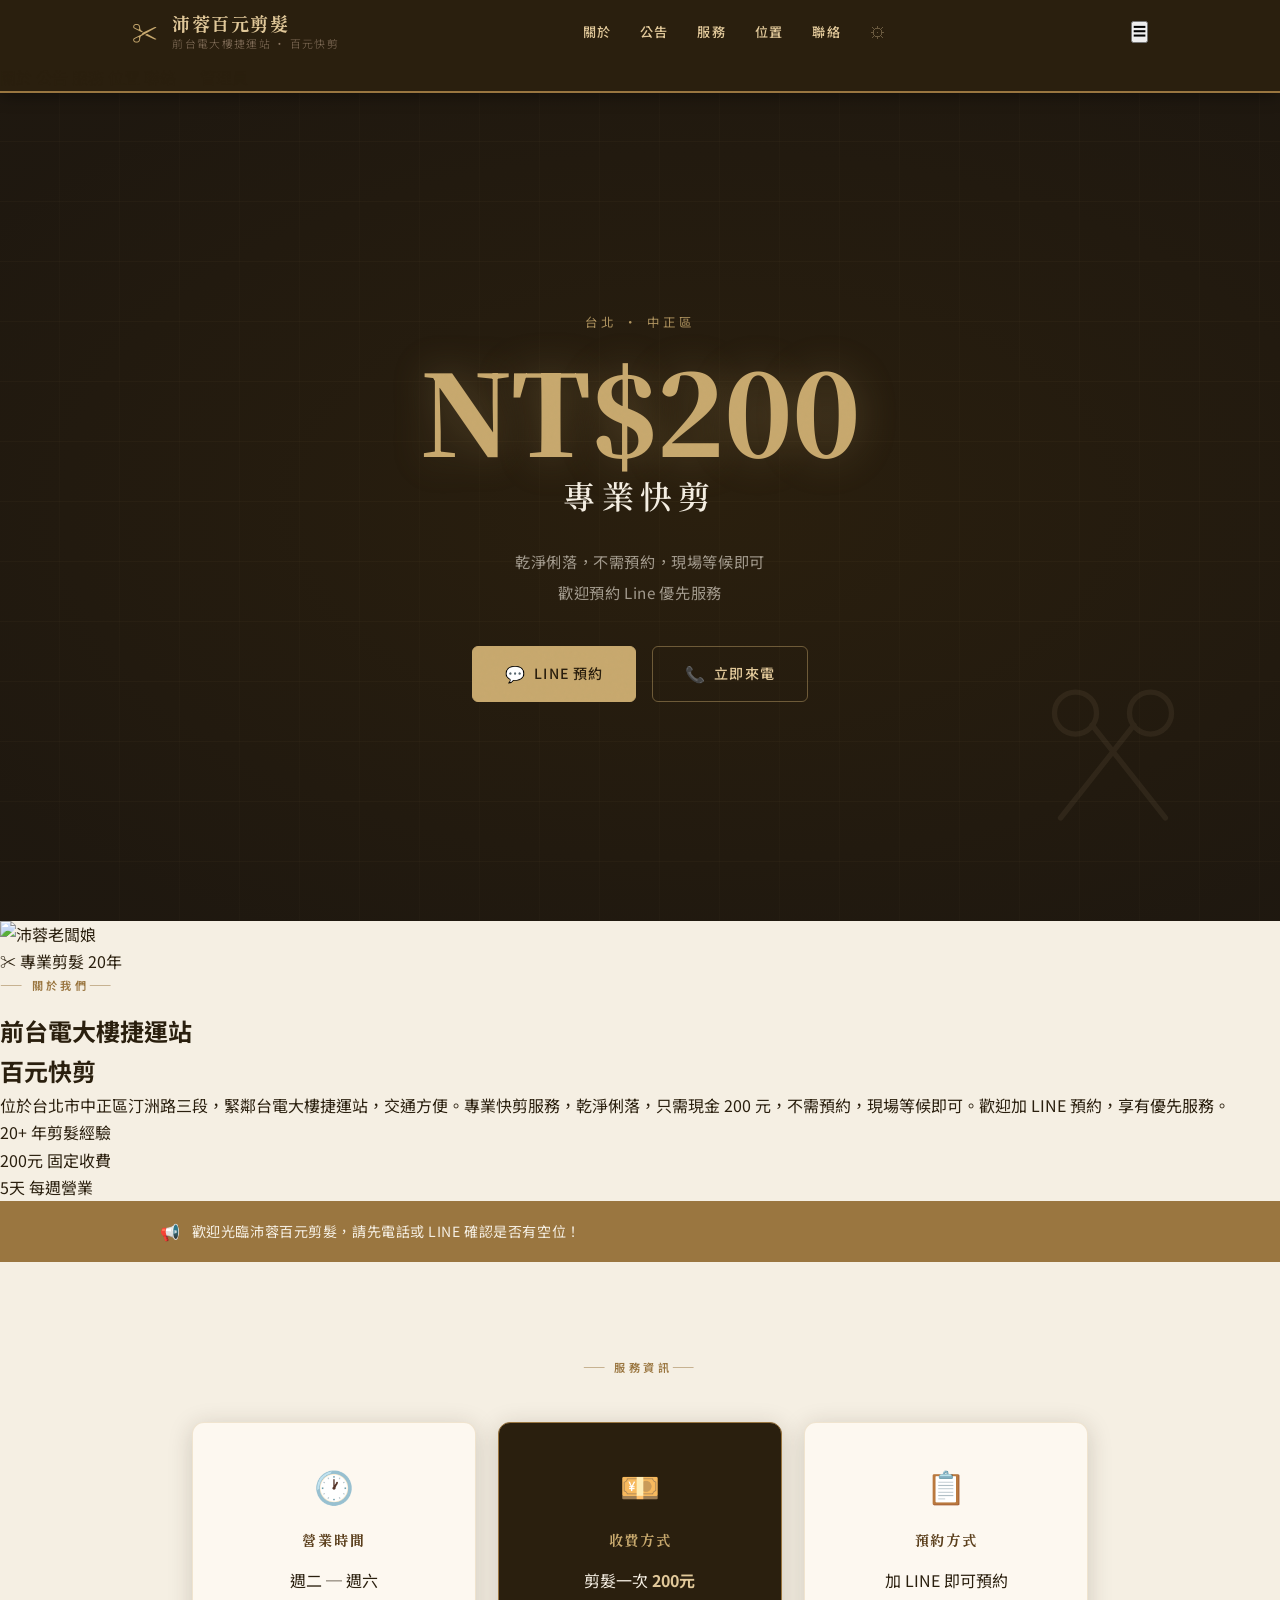
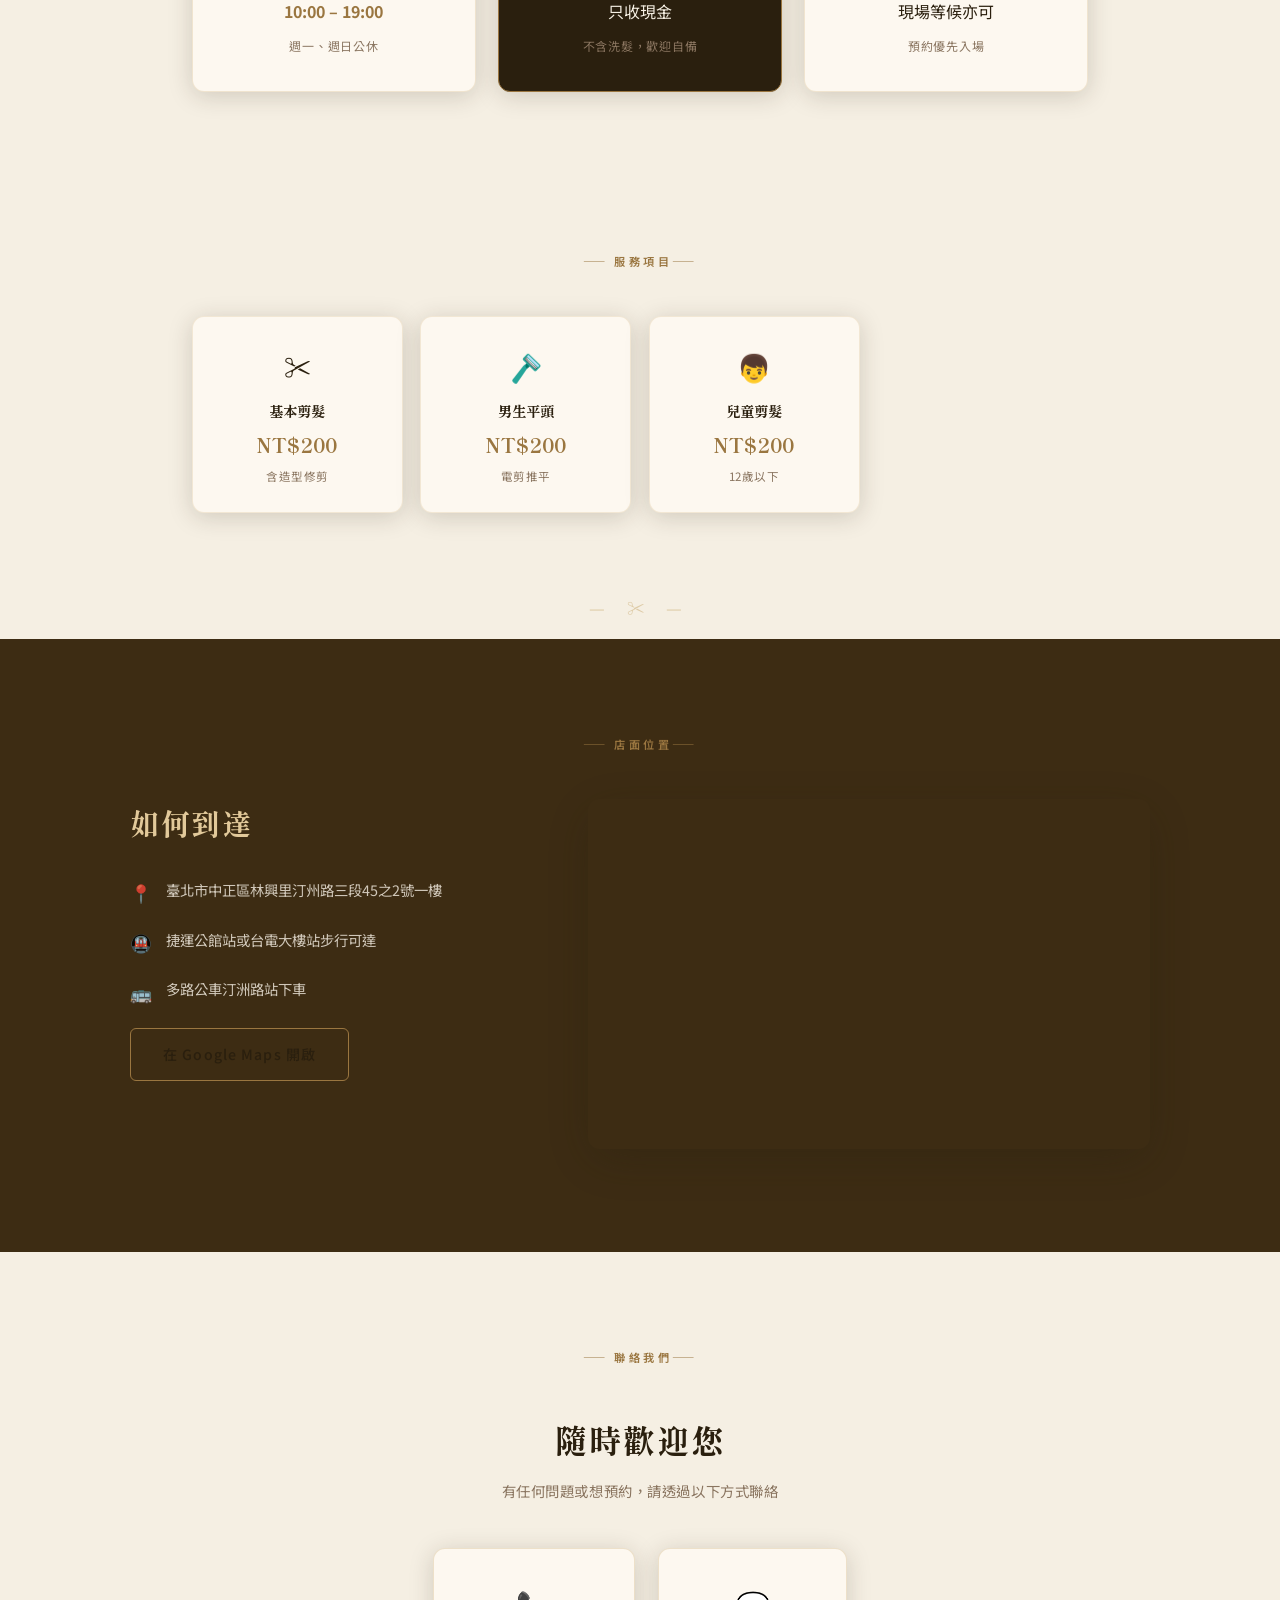
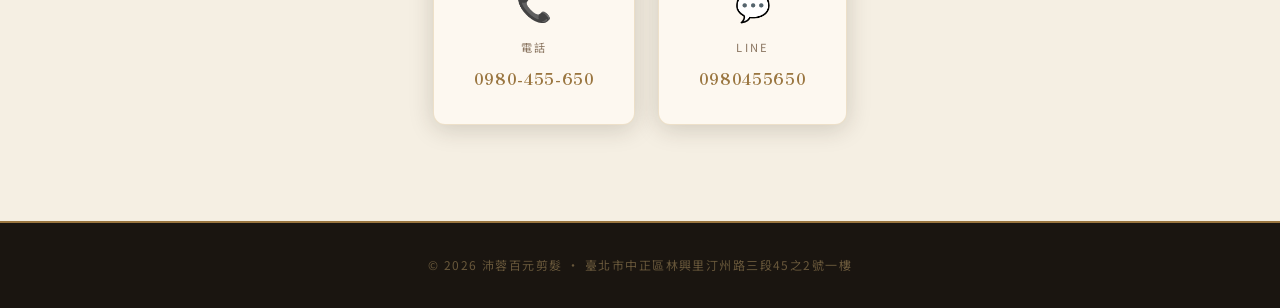
==== commit 37fc2731: "update index.html" ====
--- a/index.html
+++ b/index.html
@@ -3,9 +3,9 @@
 <head>
   <meta charset="UTF-8"/>
   <meta name="viewport" content="width=device-width, initial-scale=1.0"/>
-  <meta name="description" content="沛蓉百元剪髮｜台北汀洲路三段，前台電大樓捷運站，專業快剪服務"/>
+  <meta name="description" content="沛蓉百元剪髮｜臺北汀洲路三段，前台電大樓捷運站，200元專業快剪服務"/>
   <meta property="og:title" content="沛蓉百元剪髮"/>
-  <meta property="og:description" content="前台電大樓捷運站百元快剪｜週二至週六 10:00–19:00"/>
+  <meta property="og:description" content="週二至週六 10:00–19:00｜電話：0980-455-650"/>
   <title>沛蓉百元剪髮</title>
   <link rel="preconnect" href="https://fonts.googleapis.com"/>
   <link rel="preconnect" href="https://fonts.gstatic.com" crossorigin/>
@@ -15,6 +15,7 @@
 <body>
   <div class="noise"></div>
 
+  <!-- HEADER -->
   <header class="site-header">
     <div class="header-inner">
       <div class="logo-block">
@@ -25,12 +26,23 @@
         </div>
       </div>
       <nav class="main-nav">
+        <a href="#about">關於</a>
         <a href="#announcements">公告</a>
         <a href="#info">服務</a>
         <a href="#location">位置</a>
         <a href="#contact">聯絡</a>
         <a href="admin.html" class="nav-admin-link" title="管理員登入">⚙</a>
       </nav>
+      <button class="nav-hamburger" id="nav-hamburger" aria-label="選單">☰</button>
+    </div>
+    <!-- Mobile menu -->
+    <div class="mobile-menu" id="mobile-menu">
+      <a href="#about" onclick="closeMobileMenu()">關於</a>
+      <a href="#announcements" onclick="closeMobileMenu()">公告</a>
+      <a href="#info" onclick="closeMobileMenu()">服務</a>
+      <a href="#location" onclick="closeMobileMenu()">位置</a>
+      <a href="#contact" onclick="closeMobileMenu()">聯絡</a>
+      <a href="admin.html">⚙ 管理員</a>
     </div>
   </header>
 
@@ -43,7 +55,7 @@
         <span class="hero-price" id="hero-price">NT$200</span>
         <span class="hero-cut">專業快剪</span>
       </h2>
-      <p class="hero-desc" id="hero-desc">乾淨俐落，不需預約，現場等候即可<br/>歡迎預約 Line 優先服務</p>
+      <p class="hero-desc" id="hero-desc">乾淨俐落，不需預約，現場等候即可<br/>歡迎 LINE 預約優先服務</p>
       <div class="hero-ctas">
         <a class="btn btn-primary" id="line-btn" href="https://line.me/ti/p/0980455650" target="_blank" rel="noopener">
           <span class="btn-icon">💬</span> LINE 預約
@@ -63,8 +75,41 @@
     </div>
   </section>
 
+  <!-- ABOUT -->
+  <section class="about-section" id="about">
+    <div class="about-inner">
+      <div class="about-photo-wrap">
+        <div class="about-photo-frame">
+          <img src="images/owner.png" alt="沛蓉老闆娘" class="about-photo" id="owner-photo" loading="lazy"/>
+        </div>
+        <div class="about-badge">✂ 專業剪髮 20年</div>
+      </div>
+      <div class="about-text">
+        <div class="section-label" style="text-align:left;margin-bottom:1rem;">關於我們</div>
+        <h2 class="about-title" id="about-title">前台電大樓捷運站<br/>百元快剪</h2>
+        <p class="about-desc" id="about-desc">位於台北市中正區汀洲路三段，緊鄰台電大樓捷運站，交通方便。專業快剪服務，乾淨俐落，只需現金 200 元，不需預約，現場等候即可。歡迎加 LINE 預約，享有優先服務。</p>
+        <div class="about-stats">
+          <div class="stat-item">
+            <span class="stat-num" id="stat-years">20<span class="stat-plus">+</span></span>
+            <span class="stat-label">年剪髮經驗</span>
+          </div>
+          <div class="stat-divider"></div>
+          <div class="stat-item">
+            <span class="stat-num" id="stat-price">200<span class="stat-unit">元</span></span>
+            <span class="stat-label">固定收費</span>
+          </div>
+          <div class="stat-divider"></div>
+          <div class="stat-item">
+            <span class="stat-num">5<span class="stat-unit">天</span></span>
+            <span class="stat-label">每週營業</span>
+          </div>
+        </div>
+      </div>
+    </div>
+  </section>
+
   <!-- ANNOUNCEMENTS -->
-  <section class="announce-section" id="announcements">
+  <section class="announce-section" id="announcements" style="display:none;">
     <div id="announce-list"></div>
   </section>
 
@@ -72,19 +117,19 @@
   <section class="info-section" id="info">
     <div class="section-label">服務資訊</div>
     <div class="cards-grid">
-      <div class="info-card">
+      <div class="info-card reveal">
         <div class="card-icon">🕐</div>
         <h3 class="card-title">營業時間</h3>
         <p class="card-body" id="hours"></p>
         <p class="card-note" id="hours-note"></p>
       </div>
-      <div class="info-card info-card--featured">
+      <div class="info-card info-card--featured reveal">
         <div class="card-icon">💴</div>
         <h3 class="card-title">收費方式</h3>
         <p class="card-body" id="pricing"></p>
         <p class="card-note" id="pricing-note"></p>
       </div>
-      <div class="info-card">
+      <div class="info-card reveal">
         <div class="card-icon">📋</div>
         <h3 class="card-title">預約方式</h3>
         <p class="card-body" id="booking"></p>
@@ -94,7 +139,7 @@
   </section>
 
   <!-- SERVICES -->
-  <section class="services-section" id="services">
+  <section class="services-section" id="services" style="display:none;">
     <div class="section-label">服務項目</div>
     <div class="services-grid" id="services-grid"></div>
   </section>
@@ -129,12 +174,12 @@
       <h2 class="contact-title" id="contact-title"></h2>
       <p class="contact-sub" id="contact-sub"></p>
       <div class="contact-methods">
-        <a class="contact-card" id="phone-link" href="tel:0980455650">
+        <a class="contact-card reveal" id="phone-link" href="tel:0980455650">
           <span class="contact-icon">📞</span>
           <span class="contact-label">電話</span>
           <span class="contact-value" id="phone"></span>
         </a>
-        <a class="contact-card" id="line-link" href="https://line.me/ti/p/0980455650" target="_blank" rel="noopener">
+        <a class="contact-card reveal" id="line-link" href="https://line.me/ti/p/0980455650" target="_blank" rel="noopener">
           <span class="contact-icon">💬</span>
           <span class="contact-label">LINE</span>
           <span class="contact-value" id="line-id"></span>
--- a/css/style.css
+++ b/css/style.css
@@ -482,3 +482,61 @@
   opacity: 1;
   transform: translateY(0);
 }
+
+/* ── ANNOUNCEMENTS ───────────────────────────────────────────── */
+.announce-section {
+  background: var(--gold-dark);
+  padding: .6rem 1.5rem;
+}
+.announce-item {
+  max-width: 960px; margin: 0 auto;
+  display: flex; align-items: center; gap: .7rem;
+  color: var(--cream);
+  font-size: .88rem; letter-spacing: .04em;
+  padding: .45rem 0;
+  border-bottom: 1px solid rgba(255,255,255,.12);
+}
+.announce-item:last-child { border-bottom: none; }
+.announce-icon { font-size: 1rem; flex-shrink: 0; }
+.announce-text { line-height: 1.6; }
+
+/* ── SERVICES ────────────────────────────────────────────────── */
+.services-section {
+  max-width: 960px; margin: 0 auto;
+  padding: 4rem 2rem;
+}
+.services-grid {
+  display: grid;
+  grid-template-columns: repeat(auto-fill, minmax(180px, 1fr));
+  gap: 1.1rem;
+}
+.service-card {
+  background: var(--warm-white);
+  border: 1px solid rgba(200,169,110,.22);
+  border-radius: var(--radius-lg);
+  padding: 1.6rem 1.2rem;
+  text-align: center;
+  transition: all var(--transition);
+  box-shadow: var(--shadow);
+}
+.service-card:hover {
+  transform: translateY(-5px);
+  border-color: var(--gold);
+  box-shadow: var(--shadow-lg);
+}
+.service-icon { font-size: 1.7rem; display: block; margin-bottom: .6rem; }
+.service-name {
+  font-family: var(--font-serif);
+  font-size: .9rem; font-weight: 700;
+  color: var(--wood); margin-bottom: .4rem;
+}
+.service-price {
+  font-size: 1.2rem; font-weight: 900;
+  color: var(--gold-dark);
+  font-family: var(--font-serif);
+  margin-bottom: .3rem;
+}
+.service-note {
+  font-size: .72rem; color: var(--muted);
+  letter-spacing: .04em;
+}
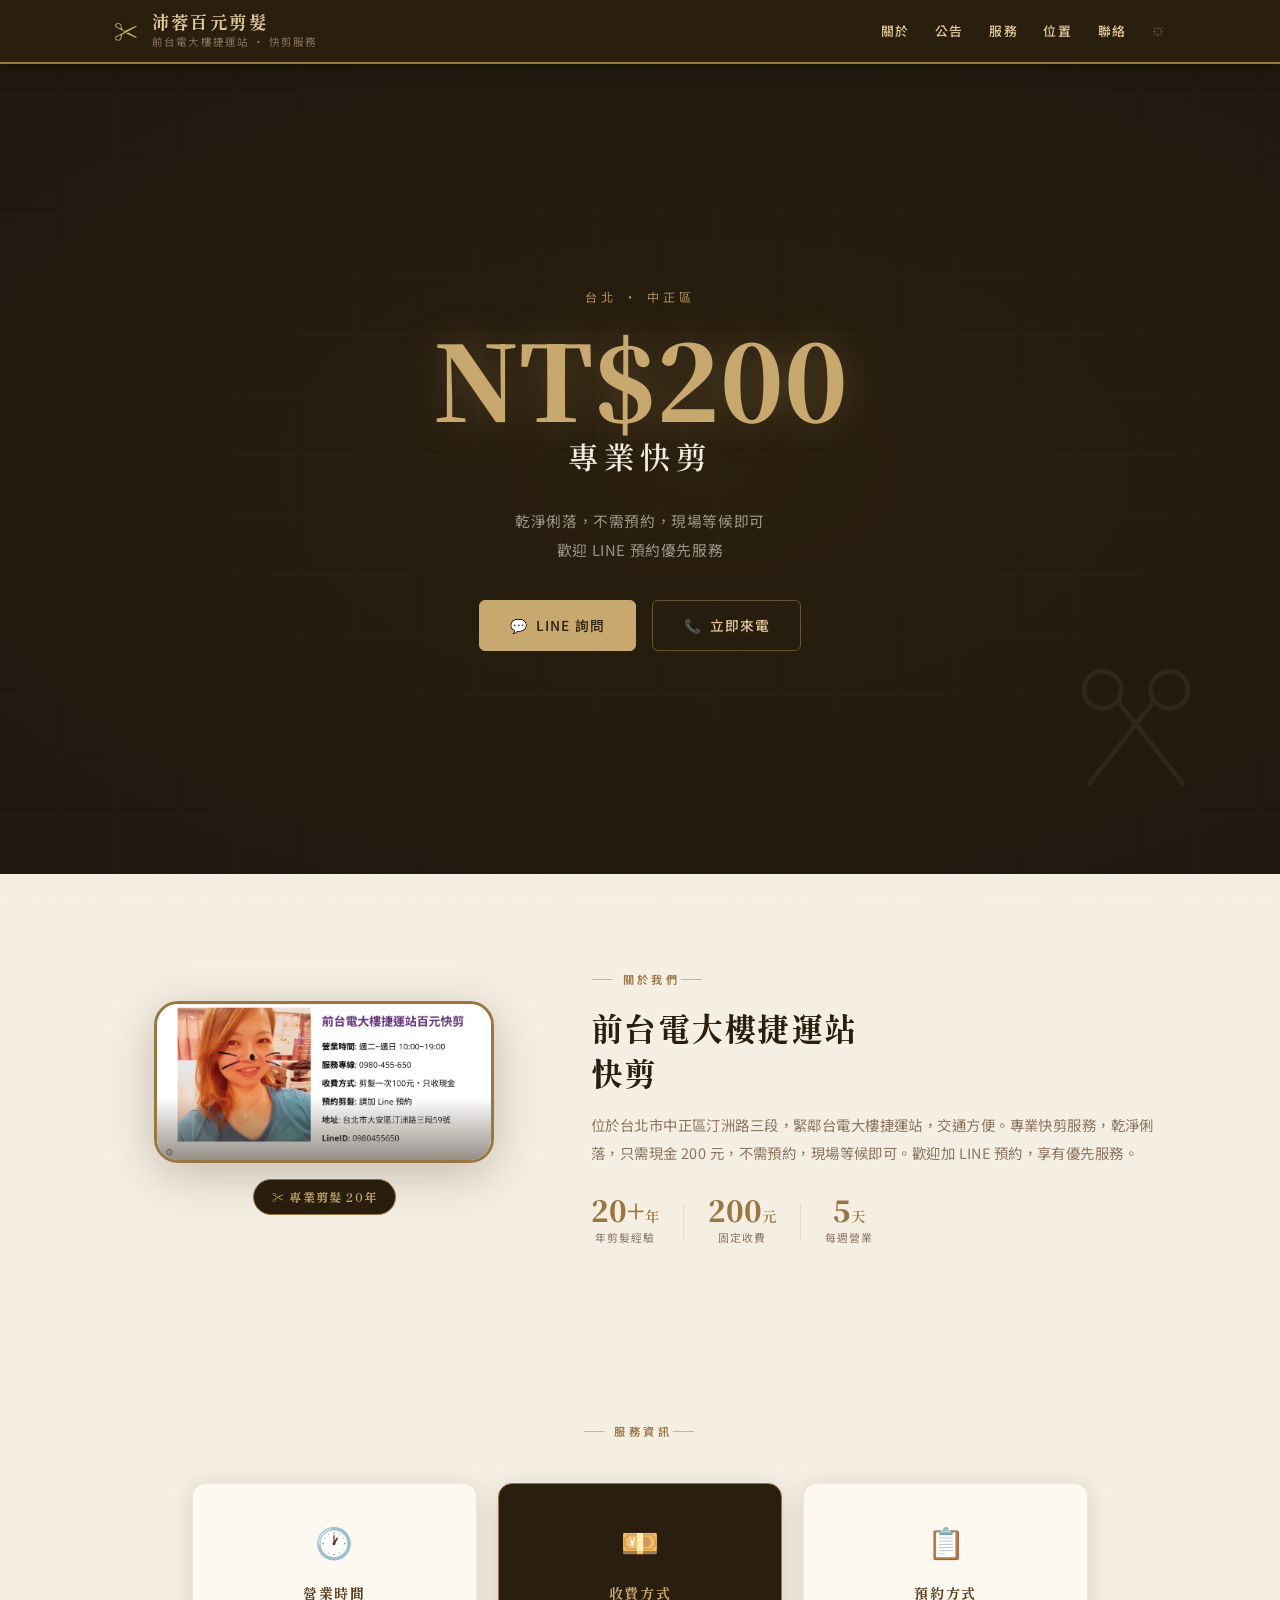
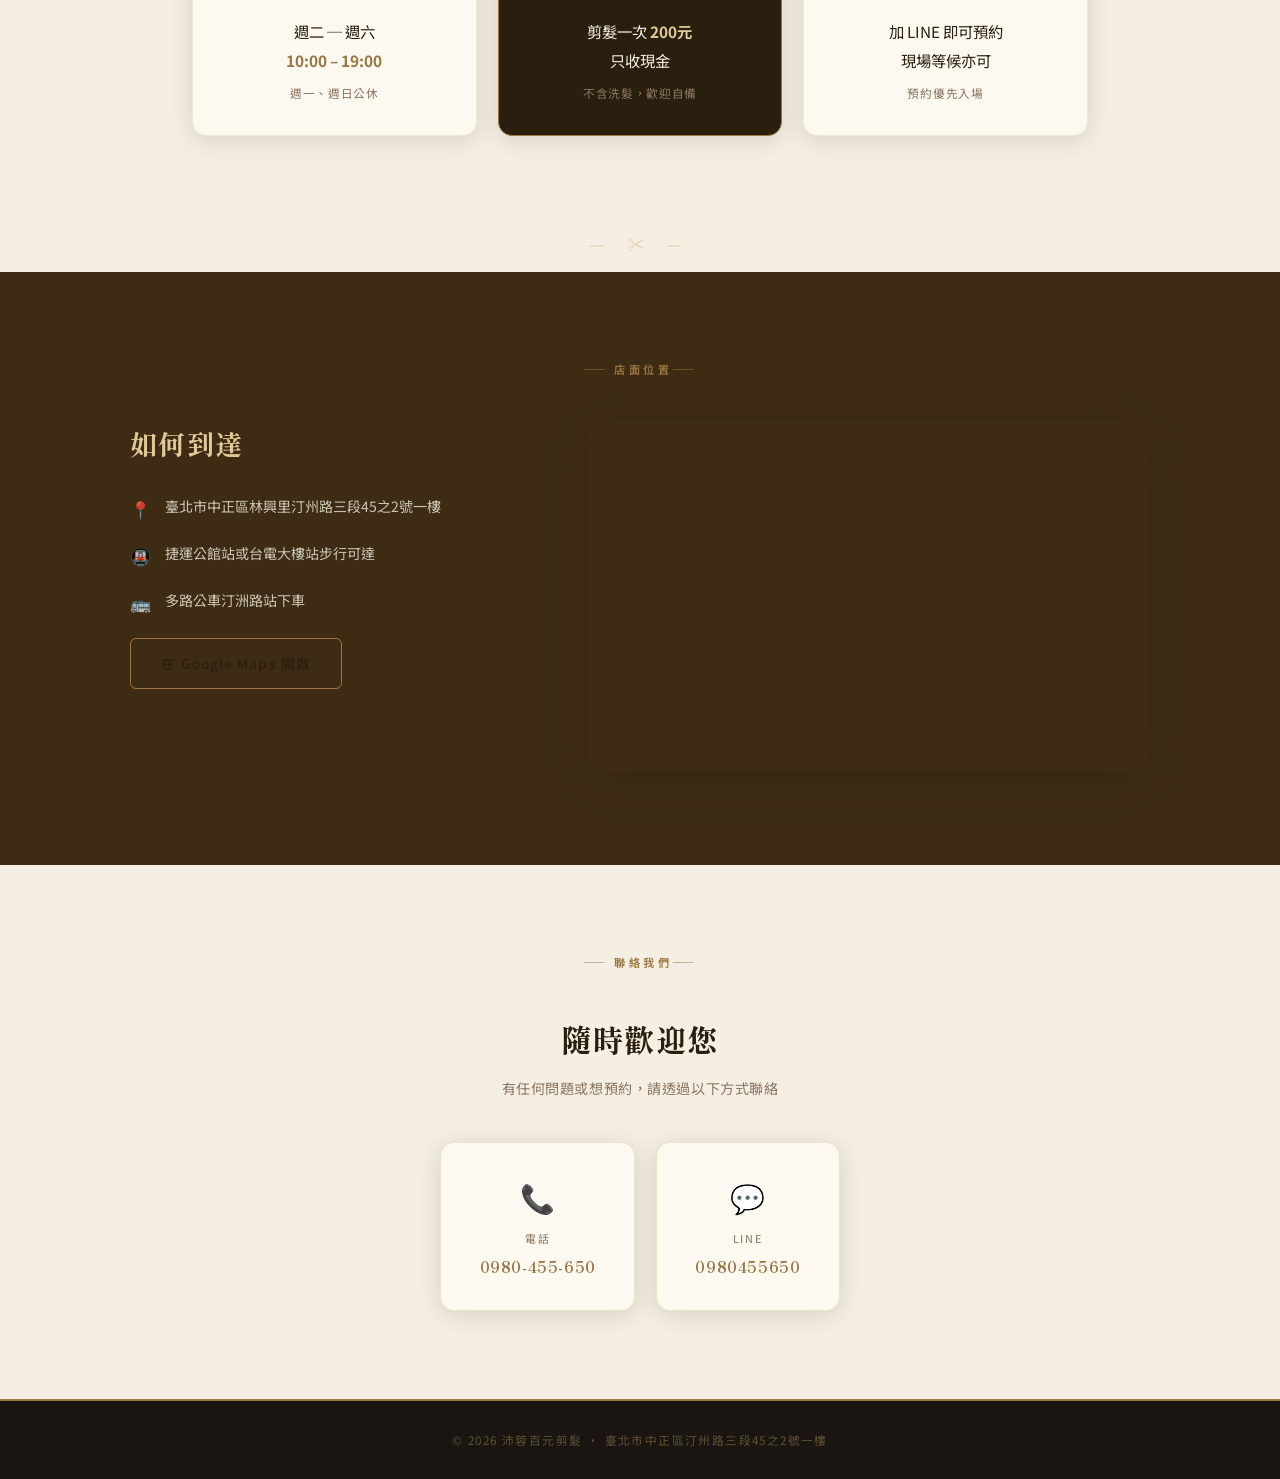
==== commit c9b259ac: "update index.html: 預約→詢問" ====
--- a/index.html
+++ b/index.html
@@ -58,7 +58,7 @@
       <p class="hero-desc" id="hero-desc">乾淨俐落，不需預約，現場等候即可<br/>歡迎 LINE 預約優先服務</p>
       <div class="hero-ctas">
         <a class="btn btn-primary" id="line-btn" href="https://line.me/ti/p/0980455650" target="_blank" rel="noopener">
-          <span class="btn-icon">💬</span> LINE 預約
+          <span class="btn-icon">💬</span> LINE 詢問
         </a>
         <a class="btn btn-ghost" id="tel-btn" href="tel:0980455650">
           <span class="btn-icon">📞</span> 立即來電
--- a/css/style.css
+++ b/css/style.css
@@ -1,542 +1,194 @@
 /* ================================================================
    沛蓉百元剪髮 — Main Stylesheet
-   Aesthetic: Warm Japanese Barbershop · Aged Gold · Dark Wood
 ================================================================ */
+:root {
+  --gold:#c8a96e;--gold-light:#e2c99a;--gold-dark:#9a7640;
+  --cream:#f5efe3;--warm-white:#fdf8f0;
+  --wood:#2a1f0e;--wood-mid:#3d2c13;--wood-light:#5a3e1b;
+  --charcoal:#1a1510;--muted:#8a7560;
+  --font-serif:'Shippori Mincho B1','Noto Serif TC',serif;
+  --font-display:'Noto Serif TC',serif;
+  --font-body:'Noto Sans TC',sans-serif;
+  --radius:6px;--radius-lg:14px;
+  --shadow:0 4px 24px rgba(42,31,14,.14);
+  --shadow-lg:0 12px 48px rgba(42,31,14,.24);
+  --transition:.3s cubic-bezier(.25,.46,.45,.94);
+}
+*,*::before,*::after{box-sizing:border-box;margin:0;padding:0;}
+html{scroll-behavior:smooth;font-size:16px;}
+body{background:var(--cream);color:var(--wood);font-family:var(--font-body);line-height:1.7;overflow-x:hidden;}
+a{color:inherit;text-decoration:none;}
+img{display:block;max-width:100%;}
 
-/* ── TOKENS ─────────────────────────────────────────────────── */
-:root {
-  --gold:       #c8a96e;
-  --gold-light: #e2c99a;
-  --gold-dark:  #9a7640;
-  --cream:      #f5efe3;
-  --warm-white: #fdf8f0;
-  --wood:       #2a1f0e;
-  --wood-mid:   #3d2c13;
-  --wood-light: #5a3e1b;
-  --charcoal:   #1a1510;
-  --muted:      #8a7560;
-  --red-accent: #c0392b;
+/* NOISE */
+.noise{position:fixed;inset:0;z-index:9999;pointer-events:none;
+  background-image:url("data:image/svg+xml,%3Csvg viewBox='0 0 256 256' xmlns='http://www.w3.org/2000/svg'%3E%3Cfilter id='n'%3E%3CfeTurbulence type='fractalNoise' baseFrequency='0.9' numOctaves='4' stitchTiles='stitch'/%3E%3C/filter%3E%3Crect width='100%25' height='100%25' filter='url(%23n)'/%3E%3C/svg%3E");
+  opacity:.032;mix-blend-mode:multiply;}
 
-  --font-serif:   'Shippori Mincho B1', 'Noto Serif TC', serif;
-  --font-display: 'Noto Serif TC', serif;
-  --font-body:    'Noto Sans TC', sans-serif;
+/* ── HEADER ── */
+.site-header{position:sticky;top:0;z-index:100;background:var(--wood);border-bottom:2px solid var(--gold-dark);box-shadow:0 2px 16px rgba(0,0,0,.4);}
+.header-inner{max-width:1100px;margin:0 auto;padding:0 1.5rem;display:flex;align-items:center;justify-content:space-between;height:62px;}
+.logo-block{display:flex;align-items:center;gap:.85rem;}
+.logo-icon{font-size:1.5rem;color:var(--gold);animation:snip 6s ease-in-out infinite;}
+@keyframes snip{0%,90%,100%{transform:rotate(0);}95%{transform:rotate(-20deg);}}
+.logo-title{font-family:var(--font-serif);font-size:1.1rem;font-weight:800;color:var(--gold-light);letter-spacing:.08em;line-height:1.2;}
+.logo-sub{font-size:.66rem;color:var(--muted);letter-spacing:.12em;}
+.main-nav{display:flex;align-items:center;gap:1.6rem;}
+.main-nav a{color:var(--gold-light);font-size:.8rem;font-weight:500;letter-spacing:.1em;position:relative;transition:color var(--transition);}
+.main-nav a::after{content:'';position:absolute;bottom:-3px;left:0;right:0;height:1px;background:var(--gold);transform:scaleX(0);transform-origin:center;transition:transform var(--transition);}
+.main-nav a:hover{color:var(--gold);}
+.main-nav a:hover::after{transform:scaleX(1);}
+.nav-admin-link{opacity:.3;transition:opacity var(--transition)!important;}
+.nav-admin-link:hover{opacity:.85!important;}
+.nav-hamburger{display:none;background:transparent;border:1px solid rgba(200,169,110,.3);border-radius:6px;padding:.35rem .6rem;color:var(--gold-light);font-size:1rem;cursor:pointer;}
 
-  --radius:   6px;
-  --radius-lg: 12px;
-  --shadow:   0 4px 24px rgba(42,31,14,.18);
-  --shadow-lg: 0 12px 48px rgba(42,31,14,.28);
-  --transition: .3s cubic-bezier(.25,.46,.45,.94);
+/* Mobile menu */
+.mobile-menu{display:none;flex-direction:column;background:var(--wood-mid);border-top:1px solid rgba(200,169,110,.15);padding:.5rem 0;}
+.mobile-menu.open{display:flex;}
+.mobile-menu a{color:var(--gold-light);padding:.75rem 1.5rem;font-size:.88rem;letter-spacing:.08em;border-bottom:1px solid rgba(200,169,110,.08);transition:background var(--transition);}
+.mobile-menu a:hover{background:rgba(200,169,110,.08);}
+
+/* ── HERO ── */
+.hero{background:var(--wood);min-height:90vh;display:flex;align-items:center;justify-content:center;position:relative;overflow:hidden;}
+.hero-bg-lines{position:absolute;inset:0;background-image:repeating-linear-gradient(0deg,transparent,transparent 59px,rgba(200,169,110,.06) 60px),repeating-linear-gradient(90deg,transparent,transparent 59px,rgba(200,169,110,.04) 60px);}
+.hero::before{content:'';position:absolute;inset:0;background:radial-gradient(ellipse 70% 60% at 55% 50%,transparent 0%,rgba(26,21,16,.6) 100%);}
+.hero-content{position:relative;z-index:2;text-align:center;padding:4rem 2rem;max-width:680px;animation:heroIn 1s ease both;}
+@keyframes heroIn{from{opacity:0;transform:translateY(24px);}to{opacity:1;transform:translateY(0);}}
+.hero-eyebrow{font-size:.76rem;letter-spacing:.32em;color:var(--gold);margin-bottom:1.1rem;opacity:.85;}
+.hero-headline{display:flex;flex-direction:column;align-items:center;gap:.15rem;margin-bottom:1.4rem;}
+.hero-price{font-family:var(--font-display);font-size:clamp(3.5rem,13vw,6.5rem);font-weight:900;color:var(--gold);line-height:1;text-shadow:0 0 40px rgba(200,169,110,.3);}
+.hero-cut{font-family:var(--font-serif);font-size:clamp(1.3rem,4vw,1.9rem);font-weight:600;color:var(--cream);letter-spacing:.2em;}
+.hero-desc{font-size:.92rem;color:rgba(245,239,227,.58);margin-bottom:2.2rem;line-height:2;letter-spacing:.04em;}
+.hero-ctas{display:flex;gap:1rem;justify-content:center;flex-wrap:wrap;}
+.hero-deco{position:absolute;right:5%;bottom:7%;opacity:.07;animation:floatScissors 8s ease-in-out infinite;}
+.scissors-svg{width:160px;height:160px;color:var(--gold-light);}
+@keyframes floatScissors{0%,100%{transform:translateY(0) rotate(-5deg);}50%{transform:translateY(-12px) rotate(5deg);}}
+
+/* ── BUTTONS ── */
+.btn{display:inline-flex;align-items:center;gap:.5rem;padding:.82rem 1.9rem;border-radius:var(--radius);font-size:.86rem;font-weight:500;letter-spacing:.08em;border:1.5px solid transparent;transition:all var(--transition);cursor:pointer;}
+.btn-primary{background:var(--gold);color:var(--wood);border-color:var(--gold);}
+.btn-primary:hover{background:var(--gold-light);border-color:var(--gold-light);transform:translateY(-2px);box-shadow:0 8px 24px rgba(200,169,110,.35);}
+.btn-ghost{background:transparent;color:var(--gold-light);border-color:rgba(200,169,110,.4);}
+.btn-ghost:hover{background:rgba(200,169,110,.1);border-color:var(--gold);color:var(--gold);transform:translateY(-2px);}
+.btn-outline{background:transparent;color:var(--wood);border:1.5px solid var(--gold-dark);margin-top:1.2rem;}
+.btn-outline:hover{background:var(--gold-dark);color:var(--cream);transform:translateY(-2px);box-shadow:var(--shadow);}
+
+/* ── ABOUT ── */
+.about-section{padding:6rem 2rem;max-width:1100px;margin:0 auto;}
+.about-inner{display:grid;grid-template-columns:1fr 1.4fr;gap:4rem;align-items:center;}
+.about-photo-wrap{position:relative;display:flex;flex-direction:column;align-items:center;gap:1rem;}
+.about-photo-frame{
+  position:relative;
+  width:clamp(240px,30vw,340px);
+  border-radius:24px;
+  overflow:hidden;
+  box-shadow:var(--shadow-lg);
+  border:3px solid var(--gold-dark);
 }
+.about-photo-frame::before{
+  content:'';position:absolute;inset:0;z-index:1;
+  background:linear-gradient(180deg,transparent 60%,rgba(42,31,14,.5) 100%);
+}
+.about-photo{width:100%;height:auto;display:block;filter:saturate(1.05);}
+.about-badge{
+  background:var(--wood);border:1.5px solid var(--gold-dark);
+  border-radius:30px;padding:.4rem 1.1rem;
+  font-size:.76rem;color:var(--gold);letter-spacing:.1em;
+  font-family:var(--font-serif);font-weight:700;
+}
+.about-title{font-family:var(--font-serif);font-size:clamp(1.4rem,3vw,2rem);font-weight:900;color:var(--wood);line-height:1.4;margin-bottom:1rem;letter-spacing:.04em;}
+.about-desc{font-size:.9rem;color:var(--muted);line-height:1.95;margin-bottom:1.8rem;letter-spacing:.03em;}
+.about-stats{display:flex;align-items:center;gap:1.5rem;}
+.stat-item{display:flex;flex-direction:column;align-items:center;gap:.2rem;}
+.stat-num{font-family:var(--font-display);font-size:1.8rem;font-weight:900;color:var(--gold-dark);line-height:1;}
+.stat-plus,.stat-unit{font-size:.9rem;font-weight:600;}
+.stat-label{font-size:.68rem;color:var(--muted);letter-spacing:.08em;}
+.stat-divider{width:1px;height:36px;background:rgba(200,169,110,.3);}
 
-/* ── RESET ───────────────────────────────────────────────────── */
-*, *::before, *::after { box-sizing: border-box; margin: 0; padding: 0; }
-html { scroll-behavior: smooth; font-size: 16px; }
-body {
-  background: var(--cream);
-  color: var(--wood);
-  font-family: var(--font-body);
-  line-height: 1.7;
-  overflow-x: hidden;
-  min-height: 100vh;
+/* ── SECTION COMMONS ── */
+.section-label{text-align:center;font-size:.7rem;letter-spacing:.3em;color:var(--gold-dark);text-transform:uppercase;margin-bottom:2.6rem;font-weight:600;}
+.section-label::before,.section-label::after{content:'—— ';}
+
+/* ── ANNOUNCEMENTS ── */
+.announce-section{background:var(--gold-dark);padding:.5rem 1.5rem;}
+.announce-item{max-width:960px;margin:0 auto;display:flex;align-items:center;gap:.7rem;color:var(--cream);font-size:.86rem;letter-spacing:.04em;padding:.45rem 0;border-bottom:1px solid rgba(255,255,255,.12);}
+.announce-item:last-child{border-bottom:none;}
+.announce-icon{font-size:1rem;flex-shrink:0;}
+
+/* ── INFO CARDS ── */
+.info-section{max-width:960px;margin:0 auto;padding:5rem 2rem;}
+.cards-grid{display:grid;grid-template-columns:repeat(auto-fit,minmax(240px,1fr));gap:1.3rem;}
+.info-card{background:var(--warm-white);border:1px solid rgba(200,169,110,.22);border-radius:var(--radius-lg);padding:2rem 1.7rem;text-align:center;box-shadow:var(--shadow);transition:all var(--transition);position:relative;overflow:hidden;}
+.info-card::before{content:'';position:absolute;top:0;left:0;right:0;height:3px;background:linear-gradient(90deg,transparent,var(--gold),transparent);opacity:0;transition:opacity var(--transition);}
+.info-card:hover{transform:translateY(-6px);box-shadow:var(--shadow-lg);border-color:var(--gold);}
+.info-card:hover::before{opacity:1;}
+.info-card--featured{background:var(--wood);color:var(--cream);border-color:var(--gold-dark);}
+.info-card--featured .card-title{color:var(--gold);}
+.info-card--featured .card-note{color:var(--muted);}
+.info-card--featured .card-body strong{color:var(--gold-light);}
+.card-icon{font-size:1.9rem;margin-bottom:.9rem;}
+.card-title{font-family:var(--font-serif);font-size:.88rem;font-weight:700;letter-spacing:.12em;margin-bottom:.7rem;color:var(--wood-light);}
+.card-body{font-size:.96rem;line-height:1.9;margin-bottom:.5rem;}
+.card-body strong{color:var(--gold-dark);font-weight:700;}
+.card-note{font-size:.73rem;color:var(--muted);letter-spacing:.06em;}
+
+/* ── SERVICES ── */
+.services-section{max-width:960px;margin:0 auto;padding:3rem 2rem 5rem;}
+.services-grid{display:grid;grid-template-columns:repeat(auto-fill,minmax(170px,1fr));gap:1rem;}
+.service-card{background:var(--warm-white);border:1px solid rgba(200,169,110,.2);border-radius:var(--radius-lg);padding:1.5rem 1.1rem;text-align:center;transition:all var(--transition);box-shadow:var(--shadow);}
+.service-card:hover{transform:translateY(-5px);border-color:var(--gold);box-shadow:var(--shadow-lg);}
+.service-icon{font-size:1.6rem;display:block;margin-bottom:.55rem;}
+.service-name{font-family:var(--font-serif);font-size:.88rem;font-weight:700;color:var(--wood);margin-bottom:.35rem;}
+.service-price{font-size:1.15rem;font-weight:900;color:var(--gold-dark);font-family:var(--font-serif);margin-bottom:.25rem;}
+.service-note{font-size:.7rem;color:var(--muted);}
+
+/* ── DIVIDER ── */
+.ornament-divider{text-align:center;font-size:1.1rem;color:var(--gold);letter-spacing:.5em;padding:.8rem 0;opacity:.45;}
+
+/* ── LOCATION ── */
+.location-section{background:var(--wood-mid);padding:5.5rem 2rem;}
+.location-inner{max-width:1020px;margin:0 auto;display:grid;grid-template-columns:1fr 1.4fr;gap:3.5rem;align-items:start;}
+.location-title{font-family:var(--font-serif);font-size:1.7rem;font-weight:800;color:var(--gold-light);letter-spacing:.05em;margin-bottom:1.7rem;}
+.location-list{list-style:none;display:flex;flex-direction:column;gap:1rem;}
+.location-list li{display:flex;align-items:flex-start;gap:.85rem;color:rgba(245,239,227,.78);font-size:.88rem;line-height:1.75;}
+.loc-icon{font-size:1.05rem;margin-top:.1rem;flex-shrink:0;}
+.map-embed iframe{border-radius:var(--radius-lg);box-shadow:var(--shadow-lg);border:2px solid var(--gold-dark);filter:saturate(.7) brightness(.85);}
+
+/* ── CONTACT ── */
+.contact-section{padding:5.5rem 2rem;max-width:720px;margin:0 auto;text-align:center;}
+.contact-title{font-family:var(--font-serif);font-size:1.9rem;font-weight:800;color:var(--wood);letter-spacing:.05em;margin-bottom:.7rem;}
+.contact-sub{font-size:.88rem;color:var(--muted);margin-bottom:2.6rem;letter-spacing:.04em;}
+.contact-methods{display:flex;gap:1.3rem;justify-content:center;flex-wrap:wrap;}
+.contact-card{display:flex;flex-direction:column;align-items:center;gap:.45rem;padding:1.9rem 2.4rem;background:var(--warm-white);border:1px solid rgba(200,169,110,.28);border-radius:var(--radius-lg);box-shadow:var(--shadow);min-width:175px;transition:all var(--transition);}
+.contact-card:hover{transform:translateY(-6px);border-color:var(--gold);box-shadow:var(--shadow-lg);background:var(--wood);color:var(--cream);}
+.contact-icon{font-size:1.75rem;}
+.contact-label{font-size:.68rem;letter-spacing:.18em;color:var(--muted);text-transform:uppercase;}
+.contact-card:hover .contact-label{color:rgba(245,239,227,.5);}
+.contact-value{font-family:var(--font-serif);font-size:.95rem;font-weight:700;color:var(--gold-dark);letter-spacing:.04em;}
+.contact-card:hover .contact-value{color:var(--gold);}
+
+/* ── FOOTER ── */
+.site-footer{background:var(--charcoal);border-top:2px solid var(--gold-dark);padding:1.8rem;text-align:center;}
+.footer-copy{font-size:.73rem;color:rgba(200,169,110,.4);letter-spacing:.12em;}
+
+/* ── REVEAL ANIMATION ── */
+.reveal{opacity:0;transform:translateY(28px);transition:opacity .65s ease,transform .65s ease;}
+.reveal.visible{opacity:1;transform:translateY(0);}
+
+/* ── RESPONSIVE ── */
+@media(max-width:900px){
+  .about-inner{grid-template-columns:1fr;}
+  .about-photo-wrap{margin-bottom:1rem;}
+  .about-photo-frame{width:min(280px,70vw);}
+  .location-inner{grid-template-columns:1fr;}
 }
-a { color: inherit; text-decoration: none; }
-img { display: block; max-width: 100%; }
-
-/* ── NOISE OVERLAY ───────────────────────────────────────────── */
-.noise {
-  position: fixed; inset: 0; z-index: 9999;
-  pointer-events: none;
-  background-image: url("data:image/svg+xml,%3Csvg viewBox='0 0 256 256' xmlns='http://www.w3.org/2000/svg'%3E%3Cfilter id='noise'%3E%3CfeTurbulence type='fractalNoise' baseFrequency='0.9' numOctaves='4' stitchTiles='stitch'/%3E%3C/filter%3E%3Crect width='100%25' height='100%25' filter='url(%23noise)' opacity='1'/%3E%3C/svg%3E");
-  opacity: .035;
-  mix-blend-mode: multiply;
+@media(max-width:700px){
+  .main-nav{display:none;}
+  .nav-hamburger{display:block;}
+  .hero{min-height:82vh;}
+  .hero-deco{display:none;}
+  .hero-ctas{flex-direction:column;align-items:center;}
+  .about-section{padding:3.5rem 1.2rem;}
+  .info-section,.services-section,.contact-section{padding:3.5rem 1.2rem;}
+  .location-section{padding:3.5rem 1.2rem;}
 }
-
-/* ── SITE HEADER ─────────────────────────────────────────────── */
-.site-header {
-  position: sticky; top: 0; z-index: 100;
-  background: var(--wood);
-  border-bottom: 2px solid var(--gold-dark);
-  box-shadow: 0 2px 16px rgba(0,0,0,.4);
-}
-.header-inner {
-  max-width: 1080px; margin: 0 auto;
-  padding: 0 2rem;
-  display: flex; align-items: center; justify-content: space-between;
-  height: 64px;
-}
-.logo-block {
-  display: flex; align-items: center; gap: .9rem;
-}
-.logo-icon {
-  font-size: 1.6rem; color: var(--gold);
-  display: flex; align-items: center;
-  animation: snip 6s ease-in-out infinite;
-}
-@keyframes snip {
-  0%,90%,100% { transform: rotate(0deg); }
-  95% { transform: rotate(-20deg); }
-}
-.logo-title {
-  font-family: var(--font-serif);
-  font-size: 1.15rem; font-weight: 800;
-  color: var(--gold-light);
-  letter-spacing: .08em;
-  line-height: 1.2;
-}
-.logo-sub {
-  font-size: .68rem; color: var(--muted);
-  letter-spacing: .12em;
-  font-weight: 300;
-}
-.main-nav {
-  display: flex; align-items: center; gap: 1.8rem;
-}
-.main-nav a {
-  color: var(--gold-light);
-  font-size: .82rem; font-weight: 500;
-  letter-spacing: .1em;
-  position: relative;
-  transition: color var(--transition);
-}
-.main-nav a::after {
-  content: '';
-  position: absolute; bottom: -3px; left: 0; right: 0;
-  height: 1px; background: var(--gold);
-  transform: scaleX(0); transform-origin: center;
-  transition: transform var(--transition);
-}
-.main-nav a:hover { color: var(--gold); }
-.main-nav a:hover::after { transform: scaleX(1); }
-.nav-admin-link {
-  opacity: .35;
-  transition: opacity var(--transition) !important;
-  font-size: 1rem !important;
-}
-.nav-admin-link:hover { opacity: .9 !important; }
-
-/* ── HERO ────────────────────────────────────────────────────── */
-.hero {
-  background: var(--wood);
-  min-height: 92vh;
-  display: flex; align-items: center; justify-content: center;
-  position: relative;
-  overflow: hidden;
-}
-.hero-bg-lines {
-  position: absolute; inset: 0;
-  background-image:
-    repeating-linear-gradient(
-      0deg,
-      transparent, transparent 59px,
-      rgba(200,169,110,.07) 60px
-    ),
-    repeating-linear-gradient(
-      90deg,
-      transparent, transparent 59px,
-      rgba(200,169,110,.04) 60px
-    );
-}
-.hero::before {
-  content: '';
-  position: absolute; inset: 0;
-  background: radial-gradient(ellipse 70% 60% at 55% 50%, rgba(61,44,19,.0) 0%, rgba(26,21,16,.7) 100%);
-}
-.hero-content {
-  position: relative; z-index: 2;
-  text-align: center;
-  padding: 4rem 2rem;
-  max-width: 680px;
-  animation: heroIn 1s ease both;
-}
-@keyframes heroIn {
-  from { opacity: 0; transform: translateY(24px); }
-  to   { opacity: 1; transform: translateY(0); }
-}
-.hero-eyebrow {
-  font-size: .78rem; letter-spacing: .32em;
-  color: var(--gold);
-  font-weight: 400;
-  margin-bottom: 1.2rem;
-  text-transform: uppercase;
-  opacity: .85;
-}
-.hero-headline {
-  display: flex; flex-direction: column;
-  align-items: center; gap: .2rem;
-  margin-bottom: 1.5rem;
-}
-.hero-price {
-  font-family: var(--font-display);
-  font-size: clamp(4rem, 14vw, 7rem);
-  font-weight: 900;
-  color: var(--gold);
-  line-height: 1;
-  letter-spacing: -.01em;
-  text-shadow: 0 0 40px rgba(200,169,110,.3);
-}
-.hero-cut {
-  font-family: var(--font-serif);
-  font-size: clamp(1.4rem, 4vw, 2rem);
-  font-weight: 600;
-  color: var(--cream);
-  letter-spacing: .2em;
-}
-.hero-desc {
-  font-size: .95rem;
-  color: rgba(245,239,227,.6);
-  margin-bottom: 2.4rem;
-  line-height: 2;
-  letter-spacing: .04em;
-}
-.hero-ctas {
-  display: flex; gap: 1rem; justify-content: center;
-  flex-wrap: wrap;
-}
-
-/* ── BUTTONS ─────────────────────────────────────────────────── */
-.btn {
-  display: inline-flex; align-items: center; gap: .5rem;
-  padding: .85rem 2rem;
-  border-radius: var(--radius);
-  font-size: .88rem; font-weight: 500;
-  letter-spacing: .08em;
-  border: 1.5px solid transparent;
-  transition: all var(--transition);
-  cursor: pointer;
-}
-.btn-icon { font-size: 1rem; }
-.btn-primary {
-  background: var(--gold);
-  color: var(--wood);
-  border-color: var(--gold);
-}
-.btn-primary:hover {
-  background: var(--gold-light);
-  border-color: var(--gold-light);
-  transform: translateY(-2px);
-  box-shadow: 0 8px 24px rgba(200,169,110,.35);
-}
-.btn-ghost {
-  background: transparent;
-  color: var(--gold-light);
-  border-color: rgba(200,169,110,.45);
-}
-.btn-ghost:hover {
-  background: rgba(200,169,110,.12);
-  border-color: var(--gold);
-  color: var(--gold);
-  transform: translateY(-2px);
-}
-.btn-outline {
-  background: transparent;
-  color: var(--wood);
-  border: 1.5px solid var(--gold-dark);
-  margin-top: 1.2rem;
-}
-.btn-outline:hover {
-  background: var(--gold-dark);
-  color: var(--cream);
-  transform: translateY(-2px);
-  box-shadow: var(--shadow);
-}
-
-/* ── SCISSORS DECO ───────────────────────────────────────────── */
-.hero-deco {
-  position: absolute; right: 6%; bottom: 8%;
-  opacity: .07;
-  animation: floatScissors 8s ease-in-out infinite;
-}
-.scissors-svg {
-  width: 180px; height: 180px;
-  color: var(--gold-light);
-}
-@keyframes floatScissors {
-  0%,100% { transform: translateY(0) rotate(-5deg); }
-  50%      { transform: translateY(-12px) rotate(5deg); }
-}
-
-/* ── SECTION COMMONS ─────────────────────────────────────────── */
-.section-label {
-  text-align: center;
-  font-size: .7rem; letter-spacing: .3em;
-  color: var(--gold-dark);
-  text-transform: uppercase;
-  margin-bottom: 2.8rem;
-  font-weight: 600;
-}
-.section-label::before,
-.section-label::after {
-  content: '—— ';
-}
-
-/* ── INFO CARDS ──────────────────────────────────────────────── */
-.info-section {
-  max-width: 960px; margin: 0 auto;
-  padding: 6rem 2rem;
-}
-.cards-grid {
-  display: grid;
-  grid-template-columns: repeat(auto-fit, minmax(240px, 1fr));
-  gap: 1.4rem;
-}
-.info-card {
-  background: var(--warm-white);
-  border: 1px solid rgba(200,169,110,.25);
-  border-radius: var(--radius-lg);
-  padding: 2.2rem 1.8rem;
-  text-align: center;
-  box-shadow: var(--shadow);
-  transition: all var(--transition);
-  position: relative;
-  overflow: hidden;
-}
-.info-card::before {
-  content: '';
-  position: absolute; top: 0; left: 0; right: 0;
-  height: 3px;
-  background: linear-gradient(90deg, transparent, var(--gold), transparent);
-  opacity: 0;
-  transition: opacity var(--transition);
-}
-.info-card:hover {
-  transform: translateY(-6px);
-  box-shadow: var(--shadow-lg);
-  border-color: var(--gold);
-}
-.info-card:hover::before { opacity: 1; }
-.info-card--featured {
-  background: var(--wood);
-  color: var(--cream);
-  border-color: var(--gold-dark);
-}
-.info-card--featured .card-title { color: var(--gold-light); }
-.info-card--featured .card-note { color: var(--muted); }
-.card-icon {
-  font-size: 2rem; margin-bottom: 1rem;
-}
-.card-title {
-  font-family: var(--font-serif);
-  font-size: .9rem; font-weight: 700;
-  letter-spacing: .12em;
-  margin-bottom: .8rem;
-  color: var(--wood-light);
-}
-.info-card--featured .card-title { color: var(--gold); }
-.card-body {
-  font-size: 1rem; line-height: 1.9;
-  margin-bottom: .6rem;
-}
-.card-body strong {
-  color: var(--gold-dark);
-  font-weight: 700;
-}
-.info-card--featured .card-body strong { color: var(--gold-light); }
-.card-note {
-  font-size: .75rem; color: var(--muted);
-  letter-spacing: .06em;
-}
-
-/* ── DIVIDER ─────────────────────────────────────────────────── */
-.ornament-divider {
-  text-align: center;
-  font-size: 1.1rem;
-  color: var(--gold);
-  letter-spacing: .5em;
-  padding: 1rem 0;
-  opacity: .5;
-}
-
-/* ── LOCATION ────────────────────────────────────────────────── */
-.location-section {
-  background: var(--wood-mid);
-  padding: 6rem 2rem;
-}
-.location-inner {
-  max-width: 1020px; margin: 0 auto;
-  display: grid;
-  grid-template-columns: 1fr 1.4fr;
-  gap: 3.5rem;
-  align-items: start;
-}
-.location-title {
-  font-family: var(--font-serif);
-  font-size: 1.8rem; font-weight: 800;
-  color: var(--gold-light);
-  letter-spacing: .06em;
-  margin-bottom: 1.8rem;
-}
-.location-list {
-  list-style: none;
-  display: flex; flex-direction: column;
-  gap: 1.1rem;
-}
-.location-list li {
-  display: flex; align-items: flex-start; gap: .9rem;
-  color: rgba(245,239,227,.8);
-  font-size: .9rem; line-height: 1.75;
-}
-.loc-icon { font-size: 1.1rem; margin-top: .1rem; flex-shrink: 0; }
-.map-embed iframe {
-  border-radius: var(--radius-lg);
-  box-shadow: var(--shadow-lg);
-  border: 2px solid var(--gold-dark);
-  filter: saturate(.7) brightness(.85);
-}
-
-/* ── CONTACT ─────────────────────────────────────────────────── */
-.contact-section {
-  padding: 6rem 2rem;
-  max-width: 720px; margin: 0 auto;
-  text-align: center;
-}
-.contact-title {
-  font-family: var(--font-serif);
-  font-size: 2rem; font-weight: 800;
-  color: var(--wood);
-  letter-spacing: .06em;
-  margin-bottom: .8rem;
-}
-.contact-sub {
-  font-size: .9rem; color: var(--muted);
-  margin-bottom: 2.8rem;
-  letter-spacing: .04em;
-}
-.contact-methods {
-  display: flex; gap: 1.4rem;
-  justify-content: center; flex-wrap: wrap;
-}
-.contact-card {
-  display: flex; flex-direction: column; align-items: center;
-  gap: .5rem;
-  padding: 2rem 2.5rem;
-  background: var(--warm-white);
-  border: 1px solid rgba(200,169,110,.3);
-  border-radius: var(--radius-lg);
-  box-shadow: var(--shadow);
-  min-width: 180px;
-  transition: all var(--transition);
-}
-.contact-card:hover {
-  transform: translateY(-6px);
-  border-color: var(--gold);
-  box-shadow: var(--shadow-lg);
-  background: var(--wood);
-  color: var(--cream);
-}
-.contact-icon { font-size: 1.8rem; }
-.contact-label {
-  font-size: .7rem; letter-spacing: .18em;
-  color: var(--muted);
-  text-transform: uppercase;
-}
-.contact-card:hover .contact-label { color: rgba(245,239,227,.55); }
-.contact-value {
-  font-family: var(--font-serif);
-  font-size: 1rem; font-weight: 700;
-  color: var(--gold-dark);
-  letter-spacing: .04em;
-}
-.contact-card:hover .contact-value { color: var(--gold); }
-
-/* ── FOOTER ──────────────────────────────────────────────────── */
-.site-footer {
-  background: var(--charcoal);
-  border-top: 2px solid var(--gold-dark);
-  padding: 2rem;
-  text-align: center;
-}
-.footer-copy {
-  font-size: .75rem;
-  color: rgba(200,169,110,.45);
-  letter-spacing: .12em;
-}
-
-/* ── RESPONSIVE ──────────────────────────────────────────────── */
-@media (max-width: 768px) {
-  .location-inner {
-    grid-template-columns: 1fr;
-  }
-  .main-nav a:not(.nav-admin-link) {
-    display: none;
-  }
-  .hero-ctas {
-    flex-direction: column;
-    align-items: center;
-  }
-  .hero-deco { display: none; }
-  .hero { min-height: 85vh; }
-}
-@media (max-width: 480px) {
-  .header-inner { padding: 0 1rem; }
-  .info-section, .contact-section { padding: 4rem 1rem; }
-  .location-section { padding: 4rem 1rem; }
-}
-
-/* ── SCROLL ANIMATIONS ───────────────────────────────────────── */
-.reveal {
-  opacity: 0;
-  transform: translateY(30px);
-  transition: opacity .7s ease, transform .7s ease;
-}
-.reveal.visible {
-  opacity: 1;
-  transform: translateY(0);
-}
-
-/* ── ANNOUNCEMENTS ───────────────────────────────────────────── */
-.announce-section {
-  background: var(--gold-dark);
-  padding: .6rem 1.5rem;
-}
-.announce-item {
-  max-width: 960px; margin: 0 auto;
-  display: flex; align-items: center; gap: .7rem;
-  color: var(--cream);
-  font-size: .88rem; letter-spacing: .04em;
-  padding: .45rem 0;
-  border-bottom: 1px solid rgba(255,255,255,.12);
-}
-.announce-item:last-child { border-bottom: none; }
-.announce-icon { font-size: 1rem; flex-shrink: 0; }
-.announce-text { line-height: 1.6; }
-
-/* ── SERVICES ────────────────────────────────────────────────── */
-.services-section {
-  max-width: 960px; margin: 0 auto;
-  padding: 4rem 2rem;
-}
-.services-grid {
-  display: grid;
-  grid-template-columns: repeat(auto-fill, minmax(180px, 1fr));
-  gap: 1.1rem;
-}
-.service-card {
-  background: var(--warm-white);
-  border: 1px solid rgba(200,169,110,.22);
-  border-radius: var(--radius-lg);
-  padding: 1.6rem 1.2rem;
-  text-align: center;
-  transition: all var(--transition);
-  box-shadow: var(--shadow);
-}
-.service-card:hover {
-  transform: translateY(-5px);
-  border-color: var(--gold);
-  box-shadow: var(--shadow-lg);
-}
-.service-icon { font-size: 1.7rem; display: block; margin-bottom: .6rem; }
-.service-name {
-  font-family: var(--font-serif);
-  font-size: .9rem; font-weight: 700;
-  color: var(--wood); margin-bottom: .4rem;
-}
-.service-price {
-  font-size: 1.2rem; font-weight: 900;
-  color: var(--gold-dark);
-  font-family: var(--font-serif);
-  margin-bottom: .3rem;
-}
-.service-note {
-  font-size: .72rem; color: var(--muted);
-  letter-spacing: .04em;
-}
